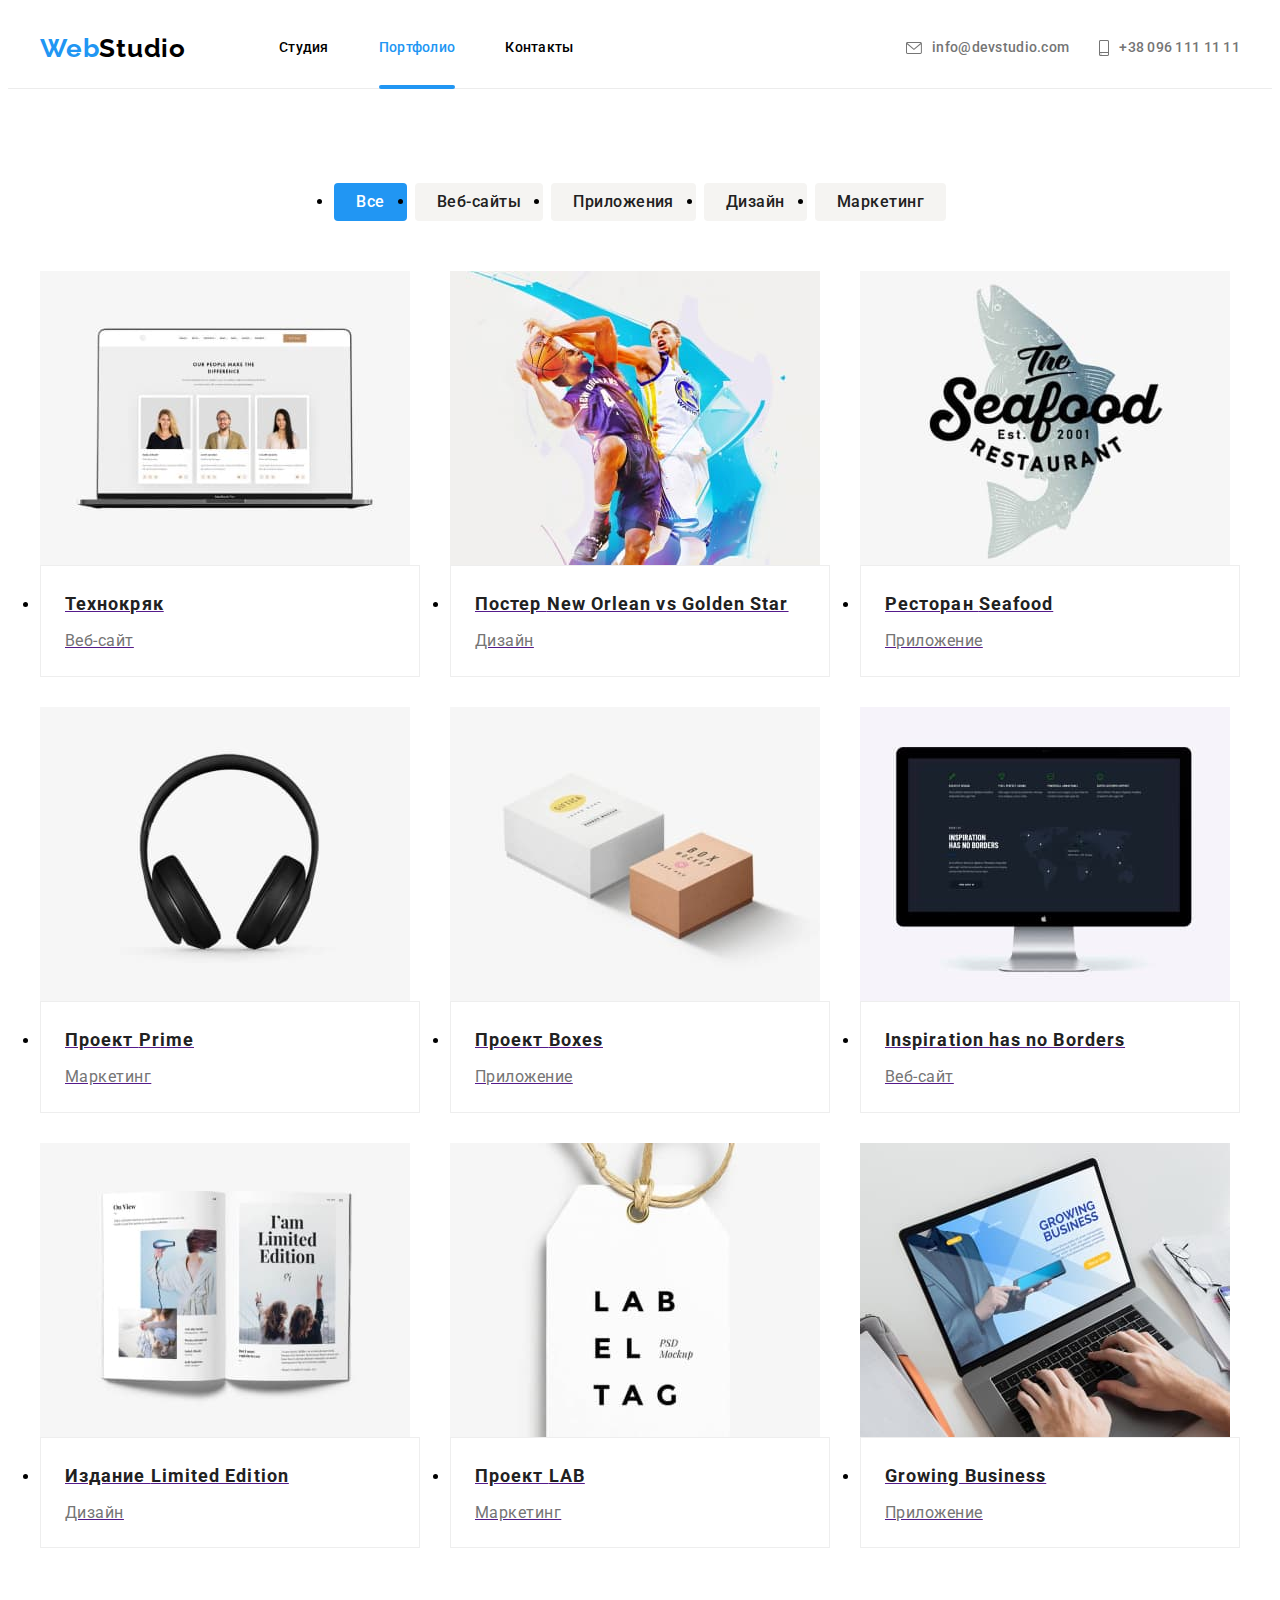
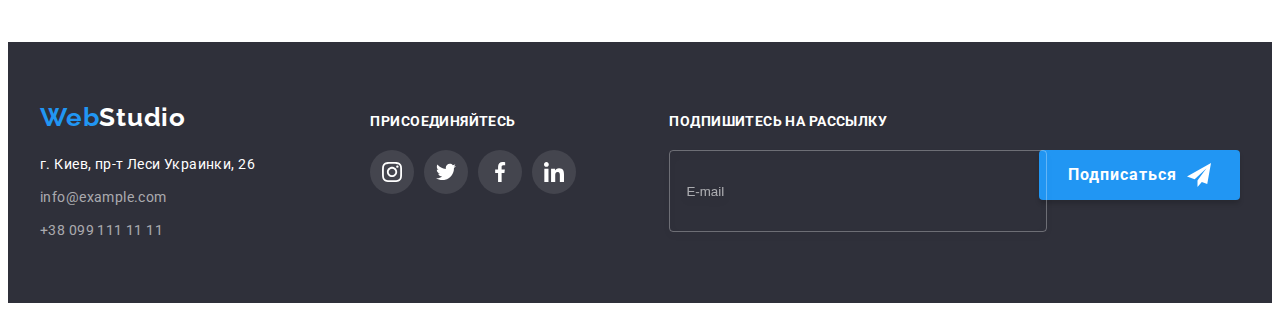
==== portfolio.html @ b8760e1c "Add HW7 files" ====
<!DOCTYPE html>
<html lang="ru">
  <head>
    <meta charset="UTF-8" />
    <meta http-equiv="X-UA-Compatible" content="IE=edge" />
    <meta name="viewport" content="width=device-width, initial-scale=1.0" />
    <link
      href="https://fonts.googleapis.com/css2?family=Raleway:wght@700&family=Roboto:wght@400;500;700;900&display=swap"
      rel="stylesheet"
    />
    <link
      rel="stylesheet"
      href="https://cdnjs.cloudflare.com/ajax/libs/modern-normalize/1.1.0/modern-normalize.min.css"
      integrity="sha512-wpPYUAdjBVSE4KJnH1VR1HeZfpl1ub8YT/NKx4PuQ5NmX2tKuGu6U/JRp5y+Y8XG2tV+wKQpNHVUX03MfMFn9Q=="
      crossorigin="anonymous"
      referrerpolicy="no-referrer"
    />
    <!-- <link rel="stylesheet" href="./css/styles.css" /> -->
    <link rel="stylesheet" href="./css/main.css" />
    <title>Портфолио</title>
  </head>
  <body>
    <!-- Шапка сайта -->
    <header class="header">
      <div class="container nav">
        <nav class="header-nav nav">
          <a href="./index.html" class="logo link"
            >Web<span class="logo__text logo__text--dark">Studio</span></a
          >
          <ul class="site-nav header-nav__site-nav list">
            <li class="site-nav__item">
              <a href="./index.html" class="site-nav__link link">Студия</a>
            </li>
            <li class="site-nav__item">
              <a
                href="./portfolio.html"
                class="site-nav__link site-nav__link--current link"
                >Портфолио</a
              >
            </li>
            <li class="site-nav__item">
              <a href="" class="site-nav__link link">Контакты</a>
            </li>
          </ul>
        </nav>
        <ul class="contacts header-nav__contacts list">
          <li class="contacts__item">
            <a href="mailto:info@devstudio.com" class="contacts__link link">
              <svg class="contacts__icon" width="16" height="12">
                <use href="./images/symbol-defs.svg#icon-envelope"></use>
              </svg>
              info@devstudio.com
            </a>
          </li>
          <li class="contacts__item">
            <a href="tel:+380961111111" class="contacts__link link">
              <svg class="contacts__icon" width="10" height="16">
                <use href="./images/symbol-defs.svg#icon-smartphone"></use>
              </svg>
              +38 096 111 11 11
            </a>
          </li>
        </ul>
      </div>
    </header>
    <!-- Основная часть сайта -->
    <main>
      <section class="portfolio section">
        <div class="container">
          <h1 class="portfolio__title--visually-hidden">Портфолио</h1>
          <ul class="filter-list portfolio__filter-list list">
            <li class="filter-list__item">
              <button type="button" class="filter-list__btn btn-current">
                Все
              </button>
            </li>
            <li class="filter-list__item">
              <button type="button" class="filter-list__btn">
                Веб-сайты
              </button>
            </li>
            <li class="filter-list__item">
              <button type="button" class="filter-list__btn">
                Приложения
              </button>
            </li>
            <li class="filter-list__item">
              <button type="button" class="filter-list__btn">Дизайн</button>
            </li>
            <li class="portfolio-btn-item">
              <button type="button" class="filter-list__btn">
                Маркетинг
              </button>
            </li>
          </ul>
          <ul class="portfolio-list portfolio__portfolio-list list">
            <li class="portfolio-list__item">
              <a href="" class="portfolio-list__link link">
                <div class="portfolio-overlay">
                  <img
                    src="./images/project1.jpg"
                    alt="Веб-сайт Технокряк"
                    width="370"
                    height="294"
                    class="portfolio-overlay__image"
                  />
                  <p class="portfolio-overlay__text">
                    Ресурс предлагает комплексные предложения с разным уровнем
                    функционала и сервисов. Все это позволит посетителю получить
                    исчерпывающие сведения о компании или частном лице.
                  </p>
                </div>
                <div class="portfolio-meta">
                  <h2 class="portfolio-meta__title">Технокряк</h2>
                  <p class="portfolio-meta__text">Веб-сайт</p>
                </div>
              </a>
            </li>
            <li class="portfolio-list__item">
              <a href="" class="portfolio-list__link link">
                <div class="portfolio-overlay">
                  <img
                    src="./images/project2.jpg"
                    alt="Постер Новый Орлеан"
                    width="370"
                    height="294"
                    class="portfolio-overlay__image"
                  />
                  <p class="portfolio-overlay__text">
                    Ресурс предлагает комплексные предложения с разным уровнем
                    функционала и сервисов. Все это позволит посетителю получить
                    исчерпывающие сведения о компании или частном лице.
                  </p>
                </div>
                <div class="portfolio-meta">
                  <h2 class="portfolio-meta__title">
                    Постер <span lang="en">New Orlean vs Golden Star</span>
                  </h2>
                  <p class="portfolio-meta__text">Дизайн</p>
                </div>
              </a>
            </li>
            <li class="portfolio-list__item">
              <a href="" class="portfolio-list__link link">
                <div class="portfolio-overlay">
                  <img
                    src="./images/project3.jpg"
                    alt="Приложение Ресторана Сифуд"
                    width="370"
                    height="294"
                    class="portfolio-overlay__image"
                  />
                  <p class="portfolio-overlay__text">
                    Ресурс предлагает комплексные предложения с разным уровнем
                    функционала и сервисов. Все это позволит посетителю получить
                    исчерпывающие сведения о компании или частном лице.
                  </p>
                </div>

                <div class="portfolio-meta">
                  <h2 class="portfolio-meta__title">
                    Ресторан <span lang="en">Seafood</span>
                  </h2>
                  <p class="portfolio-meta__text">Приложение</p>
                </div>
              </a>
            </li>
            <li class="portfolio-list__item">
              <a href="" class="portfolio-list__link link">
                <div class="portfolio-overlay">
                  <img
                    src="./images/project4.jpg"
                    alt="Маркетинг Проект Прайм"
                    width="370"
                    height="294"
                    class="portfolio-overlay__image"
                  />
                  <p class="portfolio-overlay__text">
                    Ресурс предлагает комплексные предложения с разным уровнем
                    функционала и сервисов. Все это позволит посетителю получить
                    исчерпывающие сведения о компании или частном лице.
                  </p>
                </div>
                <div class="portfolio-meta">
                  <h2 class="portfolio-meta__title">
                    Проект <span lang="en">Prime</span>
                  </h2>
                  <p class="portfolio-meta__text">Маркетинг</p>
                </div>
              </a>
            </li>
            <li class="portfolio-list__item">
              <a href="" class="portfolio-list__link link">
                <div class="portfolio-overlay">
                  <img
                    src="./images/project5.jpg"
                    alt="Приложение Боксес"
                    width="370"
                    height="294"
                    class="portfolio-overlay__mage"
                  />
                  <p class="portfolio-overlay__text">
                    Ресурс предлагает комплексные предложения с разным уровнем
                    функционала и сервисов. Все это позволит посетителю получить
                    исчерпывающие сведения о компании или частном лице.
                  </p>
                </div>
                <div class="portfolio-meta">
                  <h2 class="portfolio-meta__title">
                    Проект <span lang="en">Boxes</span>
                  </h2>
                  <p class="portfolio-meta__text">Приложение</p>
                </div>
              </a>
            </li>
            <li class="portfolio-list__item">
              <a href="" class="portfolio-list__link link">
                <div class="portfolio-overlay">
                  <img
                    src="./images/project6.jpg"
                    alt="Веб-сайт Инспирейшен хэс но Бордерс"
                    width="370"
                    height="294"
                    class="portfolio-overlay__image"
                  />
                  <p class="portfolio-overlay__text">
                    Ресурс предлагает комплексные предложения с разным уровнем
                    функционала и сервисов. Все это позволит посетителю получить
                    исчерпывающие сведения о компании или частном лице.
                  </p>
                </div>
                <div class="portfolio-meta">
                  <h2 lang="en" class="portfolio-meta__title">
                    Inspiration has no Borders
                  </h2>
                  <p class="portfolio-meta__text">Веб-сайт</p>
                </div>
              </a>
            </li>
            <li class="portfolio-list__item">
              <a href="" class="portfolio-list__link link">
                <div class="portfolio-overlay">
                  <img
                    src="./images/project7.jpg"
                    alt="Журнал Лимитед Идишен"
                    width="370"
                    height="294"
                    class="portfolio-overlay__image"
                  />
                  <p class="portfolio-overlay__text">
                    Ресурс предлагает комплексные предложения с разным уровнем
                    функционала и сервисов. Все это позволит посетителю получить
                    исчерпывающие сведения о компании или частном лице.
                  </p>
                </div>
                <div class="portfolio-meta">
                  <h2 class="portfolio-meta__title">
                    Издание <span lang="en">Limited Edition</span>
                  </h2>
                  <p class="portfolio-meta__text">Дизайн</p>
                </div>
              </a>
            </li>
            <li class="portfolio-list__item">
              <a href="" class="portfolio-list__link link">
                <div class="portfolio-overlay">
                  <img
                    src="./images/project8.jpg"
                    alt="Маркетинг проект Лаб"
                    width="370"
                    height="294"
                    class="portfolio-overlay__image"
                  />
                  <p class="portfolio-overlay__text">
                    Ресурс предлагает комплексные предложения с разным уровнем
                    функционала и сервисов. Все это позволит посетителю получить
                    исчерпывающие сведения о компании или частном лице.
                  </p>
                </div>
                <div class="portfolio-meta">
                  <h2 class="portfolio-meta__title">
                    Проект <span lang="en">LAB</span>
                  </h2>
                  <p class="portfolio-meta__text">Маркетинг</p>
                </div>
              </a>
            </li>
            <li class="portfolio-list__item">
              <a href="" class="portfolio-list__link link">
                <div class="portfolio-overlay">
                  <img
                    src="./images/project9.jpg"
                    alt="Приложение Гроуинг Бизнес"
                    width="370"
                    height="294"
                    class="portfolio-overlay__image"
                  />
                  <p class="portfolio-overlay__text">
                    Ресурс предлагает комплексные предложения с разным уровнем
                    функционала и сервисов. Все это позволит посетителю получить
                    исчерпывающие сведения о компании или частном лице.
                  </p>
                </div>
                <div class="portfolio-meta">
                  <h2 lang="en" class="portfolio-meta__title">
                    Growing Business
                  </h2>
                  <p class="portfolio-meta__text">Приложение</p>
                </div>
              </a>
            </li>
          </ul>
        </div>
      </section>
    </main>
    <!-- Подвал сайта -->
    <!-- Подвал сайта -->
    <footer class="footer">
      <div class="container blocks">
        <div class="footer-contacts footer__footer-contacts">
          <a href="./index.html" class="logo footer-contacts__logo link"
            >Web<span class="logo-text logo-text--light">Studio</span></a
          >
          <address class="footer-address">
            <ul class="address-list list">
              <li class="address-list__item">
                <a
                  href="https://goo.gl/maps/TXbuBhdWPS78tGni8"
                  target="_blank"
                  rel="noreferrer noopener"
                  class="address-list__link address-list__link--white link"
                >
                  г. Киев, пр-т Леси Украинки, 26
                </a>
              </li>
              <li class="address-list__item">
                <a
                  href="mailto:info@example.com"
                  class="address-list__link address-list__link--grey link"
                  >info@example.com</a
                >
              </li>
              <li class="address-list__item">
                <a
                  href="tel:+380991111111"
                  class="address-list__link address-list__link--grey link"
                  >+38 099 111 11 11</a
                >
              </li>
            </ul>
          </address>
        </div>
        <div class="footer-social footer__footer-social">
          <h2 class="footer-social__title">Присоединяйтесь</h2>
          <ul class="soc-list list">
            <li class="soc-list__item">
              <a
                href="Instagram.com"
                target="_blank"
                rel="noreferrer noopener"
                class="soc-list__link link"
              >
                <svg class="soc-list__icon" width="20" height="20">
                  <use
                    href="./images/symbol-defs.svg#icon-instagram"
                  ></use></svg
              ></a>
            </li>
            <li class="soc-list__item">
              <a
                href="Twitter.com"
                target="_blank"
                rel="noreferrer noopener"
                class="soc-list__link"
              >
                <svg class="soc-list__icon" width="20" height="20">
                  <use href="./images/symbol-defs.svg#icon-twitter"></use></svg
              ></a>
            </li>
            <li class="soc-list__item">
              <a
                href="Facebook.com"
                target="_blank"
                rel="noreferrer noopener"
                class="soc-list__link"
              >
                <svg class="soc-list__icon" width="20" height="20">
                  <use href="./images/symbol-defs.svg#icon-facebook"></use></svg
              ></a>
            </li>
            <li class="soc-list__item">
              <a
                href="Linkedin.com"
                target="_blank"
                rel="noreferrer noopener"
                class="soc-list__link"
              >
                <svg class="soc-list__icon" width="20" height="20">
                  <use href="./images/symbol-defs.svg#icon-linkedin"></use>
                </svg>
              </a>
            </li>
          </ul>
        </div>
        <div class="follow">
          <p class="follow__text">Подпишитесь на рассылку</p>
          <form class="form follow__form">
            <div class="form__field">
              <label for="follow" class="form__label"></label>
              <input
                type="email"
                name="email"
                id="follow"
                placeholder="E-mail"
                class="form__input"
                minlength="5"
                required
              />
            </div>
            <button type="submit" class="follow-btn form__follow-btn">
              Подписаться
              <svg class="follow-btn__icon" width="24" height="24">
                <use href="./images/symbol-defs.svg#icon-btn-follow"></use>
              </svg>
            </button>
          </form>
        </div>
      </div>
    </footer>
  </body>
</html>
---- css/styles.css ----
/* Утилиты */

/* Header */

/* Hero */

/* Features */

/* About */

/* Team */

/* Clients */

/* Footer */

/* Portfolio Page */

/* Modal window */
---- css/main.css ----
:root {
  --main-title-color: #212121;
  --accent-color: #2196f3;
  --logo-header-color: #000000;
  --main-text-color: #757575;
  --hero-title-color: #ffffff;
  --hero-section-bgc: #2f303a;
  --team-section-bgc: #f5f4fa;
  --footer-bgc: #2f303a;
  --logo-footer-color: #ffffff;
  --team-card-bg-color: #ffffff;
  --team-soc-icon-color: #afb1b8;
  --transition-duration: 250ms;
  --transition-timing: cubic-bezier(0.4, 0, 0.2, 1);
}

.visually-hidden {
  position: absolute;
  width: 1px;
  height: 1px;
  margin: -1px;
  border: 0;
  padding: 0;
  white-space: nowrap;
  clip-path: inset(100%);
  clip: rect(0 0 0 0);
  overflow: hidden;
}

address {
  font-style: normal;
}

h1,
h2,
h3,
h4,
h5,
h6,
p {
  margin: 0;
}

ul,
ol {
  margin: 0;
  padding-left: 0;
}

img {
  display: block;
}

body {
  font-family: Roboto, sans-serif;
  color: var(--main-color-title);
}

.container {
  width: 1200px;
  padding-left: 15px;
  padding-right: 15px;
  margin: 0 auto;
}

.section {
  padding-top: 94px;
  padding-bottom: 94px;
}

.section--no-padding-top {
  padding-top: 0;
}

.section--another-background {
  background-color: var(--team-section-bgc);
}

.section__title {
  margin-bottom: 50px;
  font-size: 36px;
  line-height: 1.17;
  text-align: center;
  letter-spacing: 0.03em;
  color: var(--main-title-color);
}

.section__title--visually-hidden {
  position: absolute;
  width: 1px;
  height: 1px;
  margin: -1px;
  border: 0;
  padding: 0;
  white-space: nowrap;
  clip-path: inset(100%);
  clip: rect(0 0 0 0);
  overflow: hidden;
}

.backdrop {
  position: fixed;
  top: 0;
  left: 0;
  width: 100%;
  height: 100%;
  background-color: rgba(0, 0, 0, 0.2);
  transition: opacity var(--transition-duration) var(--transition-duration), visibility var(--transition-duration) var(--transition-timing);
}
.backdrop.is-hidden {
  opacity: 0;
  pointer-events: none;
  visibility: hidden;
}
.backdrop.is-hidden .modal {
  transform: scale(0.2) rotate(-100deg);
}

.modal {
  position: absolute;
  top: 50%;
  left: 50%;
  transition: transform var(--transition-duration) var(--transition-timing);
  transform: translate(-50%, -50%) scale(1) rotate(0);
  min-height: 581px;
  width: 528px;
  background-color: #ffffff;
  box-shadow: 0px 1px 3px rgba(0, 0, 0, 0.12), 0px 1px 1px rgba(0, 0, 0, 0.14), 0px 2px 1px rgba(0, 0, 0, 0.2);
  border-radius: 4px;
  padding: 40px;
}

.btn-close {
  cursor: pointer;
  display: flex;
  justify-content: center;
  align-items: center;
  width: 30px;
  height: 30px;
  position: absolute;
  right: 8px;
  top: 8px;
  background-color: #ffffff;
  border: 1px solid rgba(0, 0, 0, 0.1);
  border-radius: 50%;
  fill: #000000;
  transition: fill var(--transition-duration) var(--transition-timing);
}
.btn-close:hover, .btn-close:focus {
  fill: var(--accent-color);
}

.modal__title {
  text-align: center;
  margin-bottom: 12px;
  font-weight: 700;
  font-size: 20px;
  line-height: 1.15;
  text-align: center;
  letter-spacing: 0.03em;
  color: var(--main-title-color);
}

.modal-form__list {
  list-style: none;
  margin-bottom: 20px;
}

.modal-form__item {
  display: flex;
  flex-direction: column;
}
.modal-form__item:not(:last-child) {
  margin-bottom: 10px;
}

.modal-form__label {
  margin-bottom: 4px;
  font-size: 12px;
  line-height: 1.167;
  letter-spacing: 0.01em;
  color: var(--main-text-color);
}

.input-wrap {
  position: relative;
}

.input-wrap__input {
  height: 40px;
  width: 100%;
  border: 1px solid rgba(33, 33, 33, 0.2);
  border-radius: 4px;
  outline: none;
  padding-left: 42px;
  cursor: pointer;
  fill: var(--main-title-color);
  transition: border-color var(--transition-duration) var(--transition-timing);
}
.input-wrap__input:hover, .input-wrap__input:focus {
  border-color: var(--accent-color);
}

.modal-form__textarea {
  width: 448px;
  min-height: 120px;
  resize: none;
  border: 1px solid rgba(33, 33, 33, 0.2);
  border-radius: 4px;
  padding: 12px 16px;
  outline: none;
  cursor: pointer;
  transition: border-color var(--transition-duration) var(--transition-timing);
  fill: var(--main-title-color);
}
.modal-form__textarea:hover, .modal-form__textarea:focus {
  border-color: var(--accent-color);
}
.modal-form__textarea::placeholder {
  font-size: 12px;
  line-height: 1.67;
  letter-spacing: 0.01em;
  color: rgba(117, 117, 117, 0.5);
}

.input-wrap__icon {
  fill: var(--main-title-color);
  position: absolute;
  top: 50%;
  left: 12px;
  transform: translateY(-50%);
}
.input-wrap__input + .input-wrap__icon {
  transition: fill var(--transition-duration) var(--transition-timing);
}
.input-wrap__input:hover + .input-wrap__icon {
  fill: var(--accent-color);
}
.input-wrap__input:focus + .input-wrap__icon {
  fill: var(--accent-color);
}

.agreement-form {
  margin-bottom: 30px;
  display: flex;
  align-items: center;
  justify-content: center;
  margin-left: auto;
  margin-right: auto;
}

.agreement-form__label {
  display: flex;
  align-items: center;
  font-size: 14px;
  line-height: 24px;
  letter-spacing: 0.03em;
  color: var(--main-text-color);
}
.agreement-form__label span {
  display: flex;
  align-items: center;
  justify-content: center;
  width: 16px;
  height: 15px;
  border: 2px solid var(--main-title-color);
  border-radius: 3px;
  margin-right: 9px;
}
.agreement-form__input + .agreement-form__label span {
  transition: border-color var(--transition-duration) var(--transition-timing);
}
.agreement-form__input:checked + .agreement-form__label span {
  background-color: var(--accent-color);
  border: none;
}
.agreement-form__input:hover + .agreement-form__label span {
  border-color: var(--accent-color);
}
.agreement-form__input:focus + .agreement-form__label span {
  border-color: var(--accent-color);
}

.agreement-form__icon {
  fill: transparent;
}
.agreement-form__input:checked + .agreement-form__label .agreement-form__icon {
  fill: var(--hero-title-color);
}

.modal-form__btn {
  cursor: pointer;
  display: flex;
  align-items: center;
  min-width: 200px;
  border: none;
  border-radius: 4px;
  padding: 10px 55px 10px 56px;
  margin-left: auto;
  margin-right: auto;
  font-weight: 700;
  font-size: 16px;
  line-height: 1.875;
  letter-spacing: 0.06em;
  color: var(--hero-title-color);
  background-color: var(--accent-color);
  transition: box-shadow var(--transition-duration) var(--transition-timing);
}
.modal-form__btn:hover, .modal-form__btn:focus {
  box-shadow: 0px 4px 4px rgba(0, 0, 0, 0.15);
}

.agreement-form__link {
  color: var(--accent-color);
}

.header {
  border-bottom: 1px solid #ececec;
}

.nav {
  display: flex;
  align-items: center;
}

.header__container {
  display: flex;
  align-items: center;
}

.header-nav {
  display: flex;
  align-items: center;
}

.logo {
  text-decoration: none;
  color: var(--accent-color);
  font-family: Raleway, sans-serif;
  font-weight: 700;
  font-size: 26px;
  line-height: 1.19;
  letter-spacing: 0.03em;
}

.logo__text--dark {
  color: var(--logo-header-color);
}

.site-nav {
  display: flex;
  list-style: none;
}

.header-nav__site-nav {
  margin-left: 93px;
}

.site-nav__item:not(:last-child) {
  margin-right: 50px;
}

.site-nav__link {
  text-decoration: none;
  display: block;
  padding-bottom: 32px;
  padding-top: 32px;
  font-weight: 500;
  font-size: 14px;
  line-height: 1.14;
  letter-spacing: 0.02em;
  color: var(--main-color-title);
  position: relative;
  transition: color var(--transition-duration) var(--transition-timing);
}
.site-nav__link:hover, .site-nav__link:focus {
  color: var(--accent-color);
}
.site-nav__link--current {
  color: var(--accent-color);
  position: relative;
}
.site-nav__link--current::after {
  content: "";
  display: block;
  width: 100%;
  height: 4px;
  position: absolute;
  left: 0;
  bottom: -1px;
  background-color: var(--accent-color);
  border-radius: 2px;
}

.contacts {
  display: flex;
  list-style: none;
}

.header-nav__contacts {
  margin-left: auto;
}

.contacts__item:not(:last-child) {
  margin-right: 30px;
}

.contacts__link {
  text-decoration: none;
  display: inline-flex;
  align-items: center;
  justify-content: center;
  padding-bottom: 32px;
  padding-top: 32px;
  color: var(--main-text-color);
  font-weight: 500;
  font-size: 14px;
  line-height: 1.14;
  letter-spacing: 0.02em;
  transition: color var(--transition-duration) var(--transition-timing);
}
.contacts__link:hover, .contacts__link:focus {
  color: var(--accent-color);
}

.contacts__icon {
  margin-right: 10px;
  fill: currentColor;
}

.hero {
  padding-top: 200px;
  padding-bottom: 200px;
  text-align: center;
  background-color: var(--hero-section-bgc);
  background-image: linear-gradient(to right, rgba(47, 48, 58, 0.4), rgba(47, 48, 58, 0.4)), url(../images/hero.jpg);
  max-width: 1600px;
  background-repeat: no-repeat;
  background-position: center;
  background-size: cover;
}

.hero__title {
  margin-bottom: 30px;
  font-weight: 900;
  font-size: 44px;
  line-height: 1.36;
  letter-spacing: 0.06em;
  text-transform: uppercase;
  color: var(--hero-title-color);
}

.hero__btn {
  cursor: pointer;
  display: inline-block;
  border: 1px solid transparent;
  border-radius: 4px;
  padding: 10px 32px;
  min-width: 200px;
  font-family: inherit;
  font-weight: 700;
  font-size: 16px;
  line-height: 1.875;
  letter-spacing: 0.06em;
  color: var(--hero-title-color);
  background-color: var(--accent-color);
  transition: background-color var(--transition-duration) var(--transition-timing), color var(--transition-duration) var(--transition-timing);
}
.hero__btn:hover, .hero__btn:focus {
  color: var(--hero-title-color);
  background-color: #248be0;
}

.features-list {
  display: flex;
  flex-wrap: wrap;
}

.features-list__item {
  width: 270px;
}
.features-list__item:not(:last-child) {
  margin-right: 30px;
}

.features-list__meta {
  margin-bottom: 30px;
  display: flex;
  justify-content: center;
  align-items: center;
  width: 270px;
  height: 120px;
  background: var(--team-section-bgc);
  border-radius: 4px;
}

.features-list__title {
  font-size: 14px;
  line-height: 1.14;
  letter-spacing: 0.03em;
  text-transform: uppercase;
  color: var(--main-title-color);
  margin-bottom: 10px;
}

.features-list__text {
  font-size: 14px;
  line-height: 1.71;
  letter-spacing: 0.03em;
  color: var(--main-text-color);
}

.about {
  display: flex;
  list-style: none;
}

.about__item {
  width: calc((100% - 60px) / 3);
  margin-right: 30px;
  position: relative;
  overflow: hidden;
}
.about__item:nth-child(3n) {
  margin-right: 0;
}

.about__overlay-text {
  position: absolute;
  display: flex;
  align-items: center;
  justify-content: center;
  bottom: 0;
  height: 70px;
  width: 100%;
  font-weight: 700;
  font-size: 14px;
  line-height: 1.14;
  letter-spacing: 0.03em;
  text-transform: uppercase;
  color: var(--hero-title-color);
  background-color: rgba(47, 48, 58, 0.8);
}

.team {
  display: flex;
  flex-wrap: wrap;
  list-style: none;
}

.team__item {
  width: calc((100% - 90px) / 4);
  margin-right: 30px;
  box-shadow: 0px 1px 3px rgba(0, 0, 0, 0.12), 0px 1px 1px rgba(0, 0, 0, 0.14), 0px 2px 1px rgba(0, 0, 0, 0.2);
  border-radius: 0px 0px 4px 4px;
}
.team__item:nth-child(4n) {
  margin-right: 0;
}

.team__image {
  display: block;
  max-width: 100%;
}

.team__team-box {
  margin: 0;
  padding: 30px;
}

.team-box {
  text-align: center;
  background-color: var(--team-card-bg-color);
}

.team-box__title {
  margin-bottom: 10px;
  font-weight: 500;
  font-size: 16px;
  line-height: 1.19;
  text-align: center;
  letter-spacing: 0.03em;
  color: var(--main-title-color);
}

.team-box__text {
  margin-bottom: 16px;
  font-size: 16px;
  line-height: 1.19;
  text-align: center;
  letter-spacing: 0.03em;
  color: var(--main-text-color);
}

.social {
  display: flex;
  justify-content: center;
  list-style: none;
}

.social__item:not(:last-child) {
  margin-right: 10px;
}

.social__link {
  display: flex;
  justify-content: center;
  align-items: center;
  width: 44px;
  height: 44px;
  border-radius: 50%;
  align-items: center;
  fill: var(--team-soc-icon-color);
  transition: background-color var(--transition-duration) var(--transition-timing), fill var(--transition-duration) var(--transition-timing);
}
.social__link:hover, .social__link:focus {
  background-color: var(--accent-color);
  fill: var(--hero-title-color);
}

.clients {
  display: flex;
  justify-content: center;
  list-style: none;
}
.clients__item:not(:last-child) {
  margin-right: 30px;
}

.clients__link {
  display: flex;
  justify-content: center;
  align-items: center;
  width: 170px;
  height: 92px;
  border: 1px solid #afb1b8;
  border-radius: 4px;
  fill: var(--team-soc-icon-color);
  transition: border var(--transition-duration) var(--transition-timing), fill var(--transition-duration) var(--transition-timing);
}
.clients__link:hover, .clients__link:focus {
  border: 1px solid var(--accent-color);
  fill: var(--accent-color);
}

.footer {
  background-color: var(--footer-bgc);
  padding-top: 60px;
  padding-bottom: 60px;
}

.footer-contacts {
  flex-grow: 1;
}

.footer-contacts__logo {
  display: block;
  margin-bottom: 20px;
}

.logo-text--light {
  color: var(--logo-footer-color);
}

.blocks {
  display: flex;
  align-items: baseline;
}

.footer__footer-contacts {
  margin-right: 70px;
}

.address-list {
  list-style: none;
}

.address-list__item:not(:last-child) {
  margin-bottom: 9px;
}

.address-list__link {
  text-decoration: none;
  font-size: 14px;
  line-height: 1.71;
  letter-spacing: 0.03em;
  transition: color var(--transition-duration) var(--transition-timing);
}
.address-list__link:hover, .address-list__link:focus {
  color: var(--accent-color);
}
.address-list__link--white {
  color: var(--hero-title-color);
}
.address-list__link--grey {
  color: rgba(255, 255, 255, 0.6);
}

.footer__footer-social {
  margin-right: 93px;
}

.footer-social__title {
  margin-bottom: 20px;
  font-size: 14px;
  line-height: 1.14;
  letter-spacing: 0.03em;
  text-transform: uppercase;
  color: var(--hero-title-color);
}

.soc-list {
  display: flex;
  justify-content: center;
  list-style: none;
}

.soc-list__item:not(:last-child) {
  margin-right: 10px;
}

.soc-list__link {
  text-decoration: none;
  display: flex;
  justify-content: center;
  align-items: center;
  width: 44px;
  height: 44px;
  border-radius: 50%;
  background-color: rgba(255, 255, 255, 0.1);
  align-items: center;
  fill: var(--hero-title-color);
  transition: background-color var(--transition-duration) var(--transition-timing);
}
.soc-list__link:hover, .soc-list__link:focus {
  background-color: var(--accent-color);
}

.form {
  display: flex;
}

.follow__text {
  margin-bottom: 20px;
  font-weight: 700;
  font-size: 14px;
  line-height: 1.14;
  letter-spacing: 0.03em;
  text-transform: uppercase;
  color: var(--hero-title-color);
}

.form__field {
  display: block;
  width: 358px;
  height: 50px;
  margin-right: 12px;
}

.form__input {
  width: 100%;
  height: 100%;
  padding-top: 15px;
  padding-bottom: 15px;
  padding-left: 16px;
  background-color: transparent;
  font-weight: 400;
  color: rgba(255, 255, 255, 0.6);
  border: 1px solid rgba(255, 255, 255, 0.3);
  filter: drop-shadow(0px 4px 4px rgba(0, 0, 0, 0.15));
  border-radius: 4px;
  outline: none;
  cursor: pointer;
}
.form__input::placeholder {
  color: rgba(255, 255, 255, 0.6);
}

.follow-btn {
  cursor: pointer;
  display: flex;
  text-align: center;
  align-items: center;
  min-width: 200px;
  border: none;
  border-radius: 4px;
  padding: 10px 29px;
  margin-left: auto;
  margin-right: auto;
  font-family: inherit;
  font-weight: 700;
  font-size: 16px;
  line-height: 1.875;
  letter-spacing: 0.06em;
  color: var(--hero-title-color);
  background-color: var(--accent-color);
  box-shadow: 0px 4px 4px rgba(0, 0, 0, 0.15);
  fill: var(--hero-title-color);
  transition: background-color var(--transition-duration) var(--transition-timing), color var(--transition-duration) var(--transition-timing);
}

.follow-btn__icon {
  margin-left: 10px;
}

.portfolio__title--visually-hidden {
  position: absolute;
  width: 1px;
  height: 1px;
  margin: -1px;
  border: 0;
  padding: 0;
  white-space: nowrap;
  clip-path: inset(100%);
  clip: rect(0 0 0 0);
  overflow: hidden;
}

.portfolio__filter-list {
  display: flex;
  justify-content: center;
  margin-bottom: 50px;
}

.portfolio-list {
  display: flex;
  flex-wrap: wrap;
}

.portfolio-list__item {
  width: calc((100% - 60px) / 3);
  margin-right: 30px;
  margin-bottom: 30px;
}
.portfolio-list__item:nth-child(3n) {
  margin-right: 0;
}
.portfolio-list__item:nth-last-child(-n+3) {
  margin-bottom: 0;
}

.filter-list__item {
  border-radius: 4px;
}
.filter-list__item:not(:last-child) {
  margin-right: 8px;
}

.filter-list__btn {
  cursor: pointer;
  display: inline-block;
  border: none;
  padding: 6px 22px;
  min-width: 73px;
  border-radius: 4px;
  font-family: inherit;
  font-weight: 500;
  font-size: 16px;
  line-height: 1.63;
  text-align: center;
  letter-spacing: 0.03em;
  color: #212121;
  background-color: #f5f4f2;
  transition: color var(--transition-duration) var(--transition-timing), background-color var(--transition-duration) var(--transition-timing), box-shadow var(--transition-duration) var(--transition-timing);
}
.filter-list__btn:hover, .filter-list__btn:focus {
  color: var(--hero-title-color);
  background-color: var(--accent-color);
  box-shadow: 0px 3px 1px rgba(0, 0, 0, 0.1), 0px 1px 2px rgba(0, 0, 0, 0.08), 0px 2px 2px rgba(0, 0, 0, 0.12);
}

.btn-current {
  color: var(--hero-title-color);
  background-color: var(--accent-color);
}

.portfolio-meta {
  padding: 20px 24px;
  border: 1px solid #eeeeee;
}

.portfolio-meta__title {
  margin-bottom: 4px;
  font-size: 18px;
  line-height: 2;
  letter-spacing: 0.06em;
  color: var(--main-title-color);
}

.portfolio-meta__text {
  font-size: 16px;
  line-height: 1.86;
  letter-spacing: 0.03em;
  color: var(--main-text-color);
}

.portfolio-list__link {
  display: flow-root;
  transition: box-shadow var(--transition-duration) var(--transition-timing);
}
.portfolio-list__link:hover, .portfolio-list__link:focus {
  box-shadow: 0px 1px 1px rgba(0, 0, 0, 0.12), 0px 4px 4px rgba(0, 0, 0, 0.06), 1px 4px 6px rgba(0, 0, 0, 0.16);
}

.portfolio-overlay {
  position: relative;
  overflow: hidden;
}

.portfolio-overlay__text {
  position: absolute;
  top: 0;
  background: rgba(33, 150, 243, 0.9);
  font-size: 18px;
  line-height: 1.56;
  letter-spacing: 0.03em;
  color: var(--hero-title-color);
  padding: 63px 24px;
  height: 100%;
  transform: translateY(100%);
  transition: transform var(--transition-duration) var(--transition-timing);
}
.portfolio-list__link:hover .portfolio-overlay__text, .portfolio-list__link:focus .portfolio-overlay__text {
  transform: translateY(0%);
}/*# sourceMappingURL=main.css.map */
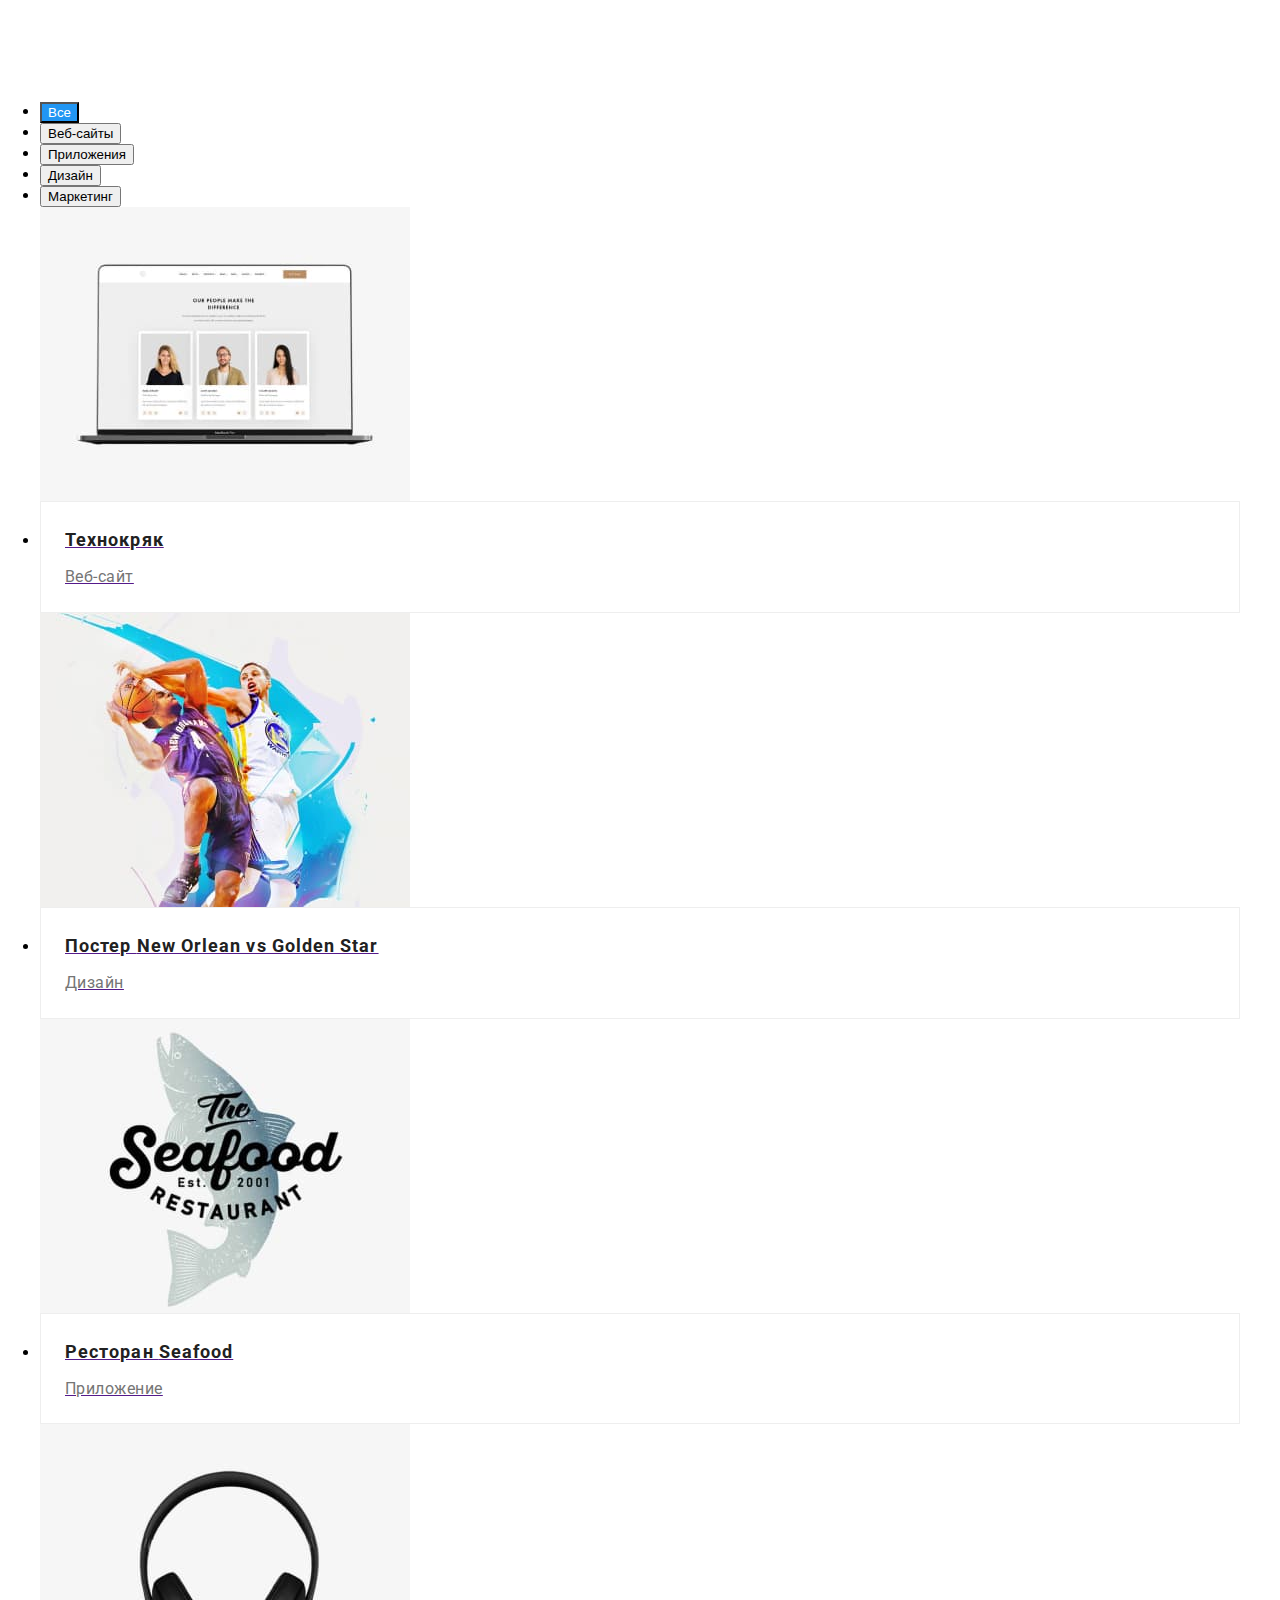
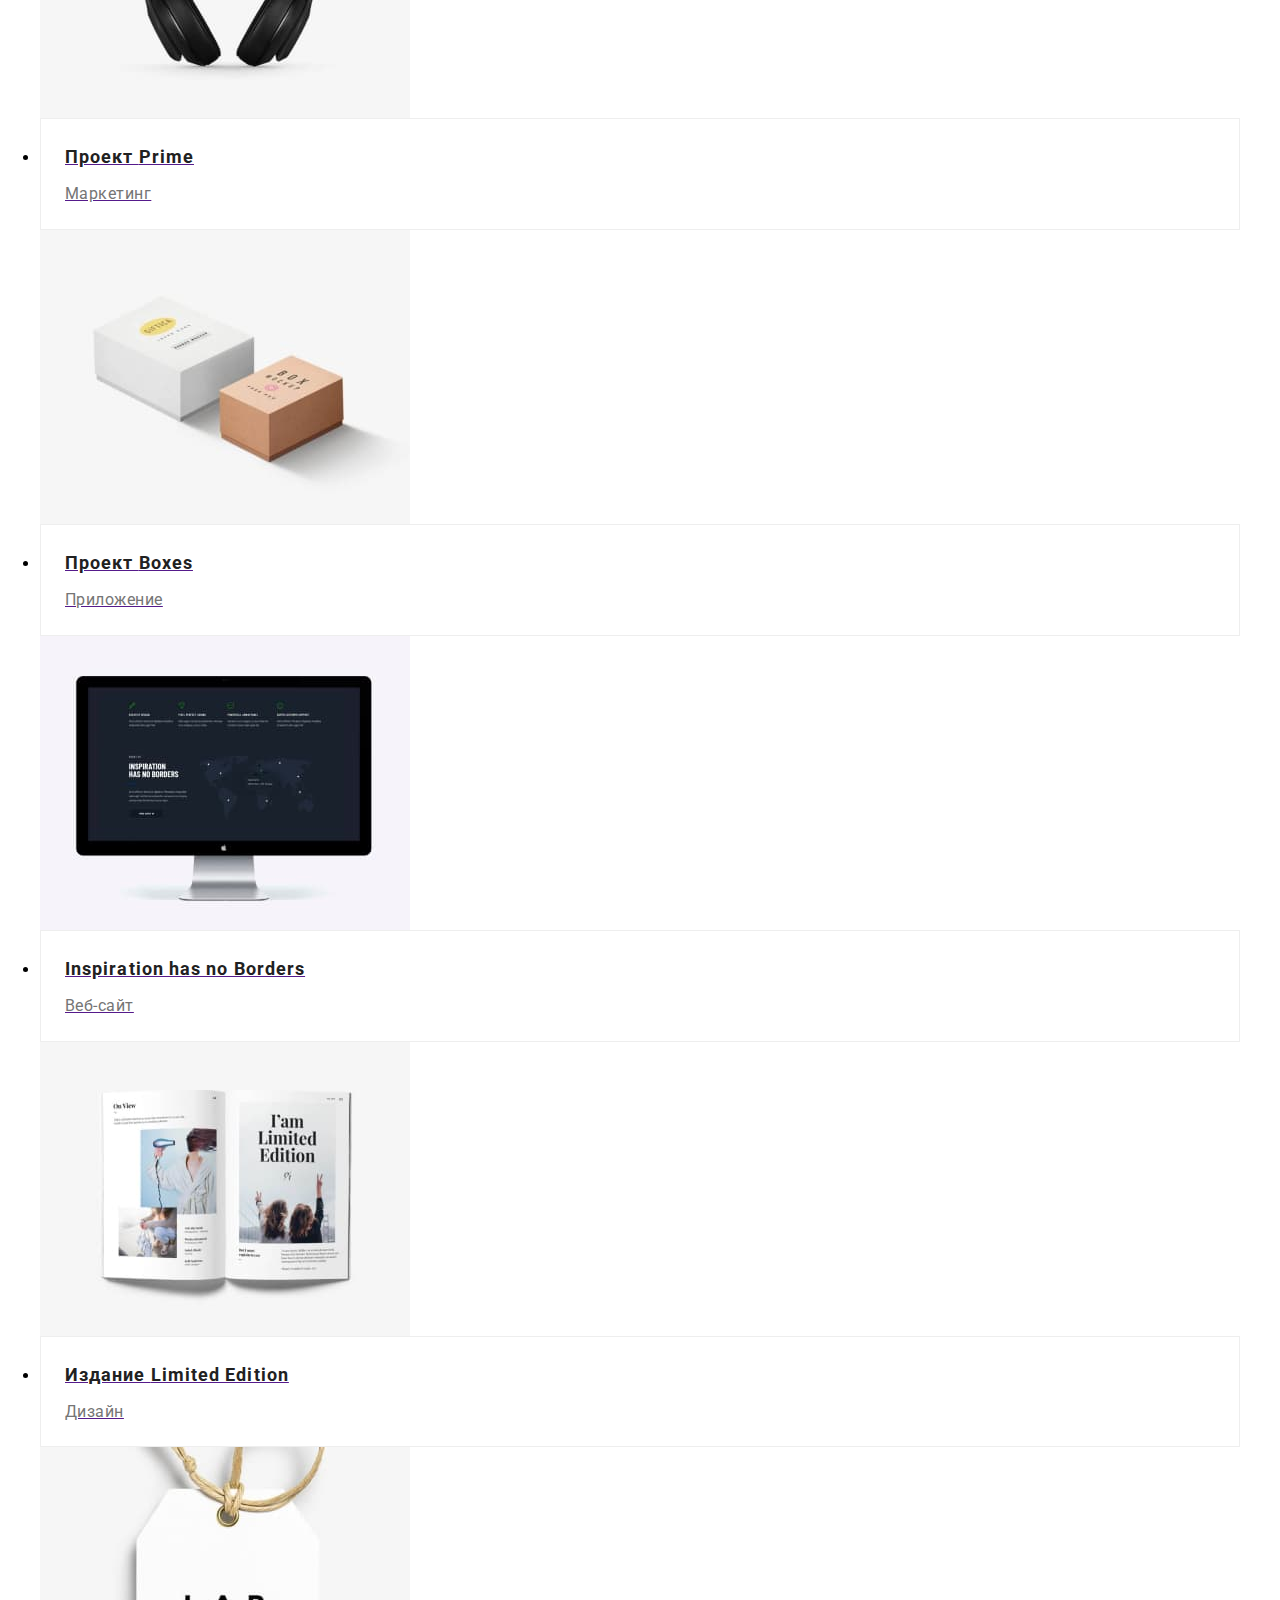
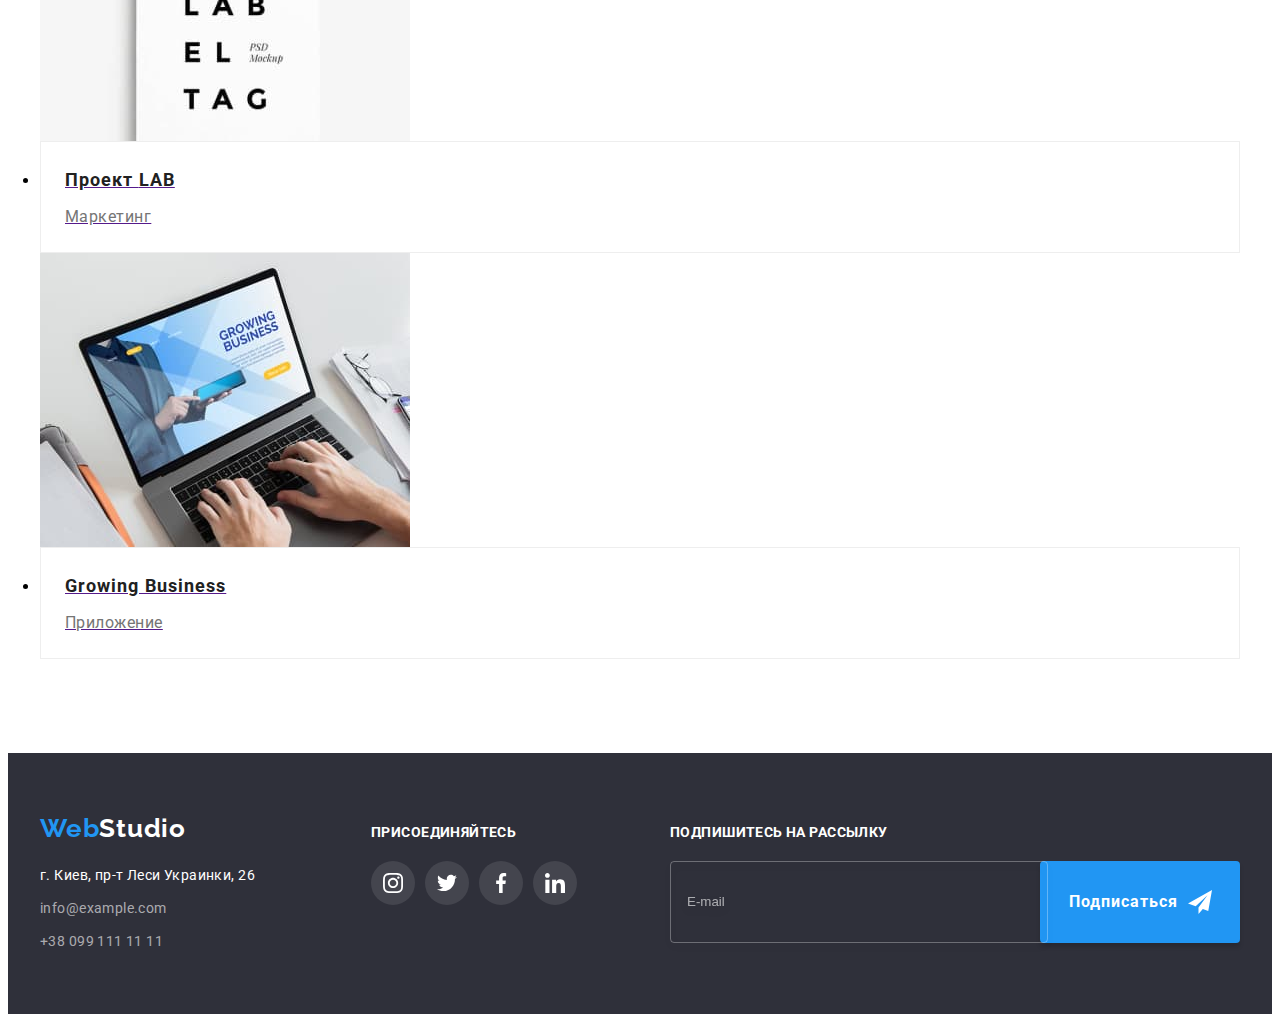
==== commit 7445fce7: "Mobile-menu" ====
--- a/portfolio.html
+++ b/portfolio.html
@@ -15,13 +15,12 @@
       crossorigin="anonymous"
       referrerpolicy="no-referrer"
     />
-    <!-- <link rel="stylesheet" href="./css/styles.css" /> -->
     <link rel="stylesheet" href="./css/main.css" />
     <title>Портфолио</title>
   </head>
   <body>
     <!-- Шапка сайта -->
-    <header class="header">
+    <!-- <header class="header">
       <div class="container nav">
         <nav class="header-nav nav">
           <a href="./index.html" class="logo link"
@@ -62,40 +61,34 @@
           </li>
         </ul>
       </div>
-    </header>
+    </header> -->
     <!-- Основная часть сайта -->
     <main>
-      <section class="portfolio section">
+      <section class="section">
         <div class="container">
-          <h1 class="portfolio__title--visually-hidden">Портфолио</h1>
-          <ul class="filter-list portfolio__filter-list list">
-            <li class="filter-list__item">
-              <button type="button" class="filter-list__btn btn-current">
-                Все
-              </button>
-            </li>
-            <li class="filter-list__item">
-              <button type="button" class="filter-list__btn">
-                Веб-сайты
-              </button>
-            </li>
-            <li class="filter-list__item">
-              <button type="button" class="filter-list__btn">
-                Приложения
-              </button>
-            </li>
-            <li class="filter-list__item">
-              <button type="button" class="filter-list__btn">Дизайн</button>
-            </li>
-            <li class="portfolio-btn-item">
-              <button type="button" class="filter-list__btn">
-                Маркетинг
-              </button>
+          <h1 class="portfolio__title portfolio__title--visually-hidden">
+            Портфолио
+          </h1>
+          <ul class="filter portfolio__filter">
+            <li class="filter__item">
+              <button type="button" class="filter__btn btn-current">Все</button>
+            </li>
+            <li class="filter__item">
+              <button type="button" class="filter__btn">Веб-сайты</button>
+            </li>
+            <li class="filter__item">
+              <button type="button" class="filter__btn">Приложения</button>
+            </li>
+            <li class="filter__item">
+              <button type="button" class="filter__btn">Дизайн</button>
+            </li>
+            <li class="filter__item">
+              <button type="button" class="filter__btn">Маркетинг</button>
             </li>
           </ul>
-          <ul class="portfolio-list portfolio__portfolio-list list">
-            <li class="portfolio-list__item">
-              <a href="" class="portfolio-list__link link">
+          <ul class="portfolio">
+            <li class="portfolio__item">
+              <a href="" class="portfolio__link">
                 <div class="portfolio-overlay">
                   <img
                     src="./images/project1.jpg"
@@ -116,8 +109,8 @@
                 </div>
               </a>
             </li>
-            <li class="portfolio-list__item">
-              <a href="" class="portfolio-list__link link">
+            <li class="portfolio__item">
+              <a href="" class="portfolio__link">
                 <div class="portfolio-overlay">
                   <img
                     src="./images/project2.jpg"
@@ -140,8 +133,8 @@
                 </div>
               </a>
             </li>
-            <li class="portfolio-list__item">
-              <a href="" class="portfolio-list__link link">
+            <li class="portfolio__item">
+              <a href="" class="portfolio__link">
                 <div class="portfolio-overlay">
                   <img
                     src="./images/project3.jpg"
@@ -165,8 +158,8 @@
                 </div>
               </a>
             </li>
-            <li class="portfolio-list__item">
-              <a href="" class="portfolio-list__link link">
+            <li class="portfolio__item">
+              <a href="" class="portfolio__link">
                 <div class="portfolio-overlay">
                   <img
                     src="./images/project4.jpg"
@@ -189,8 +182,8 @@
                 </div>
               </a>
             </li>
-            <li class="portfolio-list__item">
-              <a href="" class="portfolio-list__link link">
+            <li class="portfolio__item">
+              <a href="" class="portfolio__link">
                 <div class="portfolio-overlay">
                   <img
                     src="./images/project5.jpg"
@@ -213,8 +206,8 @@
                 </div>
               </a>
             </li>
-            <li class="portfolio-list__item">
-              <a href="" class="portfolio-list__link link">
+            <li class="portfolio__item">
+              <a href="" class="portfolio__link">
                 <div class="portfolio-overlay">
                   <img
                     src="./images/project6.jpg"
@@ -237,8 +230,8 @@
                 </div>
               </a>
             </li>
-            <li class="portfolio-list__item">
-              <a href="" class="portfolio-list__link link">
+            <li class="portfolio__item">
+              <a href="" class="portfolio__link">
                 <div class="portfolio-overlay">
                   <img
                     src="./images/project7.jpg"
@@ -261,8 +254,8 @@
                 </div>
               </a>
             </li>
-            <li class="portfolio-list__item">
-              <a href="" class="portfolio-list__link link">
+            <li class="portfolio__item">
+              <a href="" class="portfolio__link">
                 <div class="portfolio-overlay">
                   <img
                     src="./images/project8.jpg"
@@ -285,8 +278,8 @@
                 </div>
               </a>
             </li>
-            <li class="portfolio-list__item">
-              <a href="" class="portfolio-list__link link">
+            <li class="portfolio__item">
+              <a href="" class="portfolio__link">
                 <div class="portfolio-overlay">
                   <img
                     src="./images/project9.jpg"
--- a/css/main.css
+++ b/css/main.css
@@ -57,32 +57,68 @@
 }
 
 .container {
-  width: 1200px;
   padding-left: 15px;
   padding-right: 15px;
-  margin: 0 auto;
+}
+@media screen and (min-width: 480px) {
+  .container {
+    width: 480px;
+    margin: 0 auto;
+  }
+}
+@media screen and (min-width: 768px) {
+  .container {
+    width: 768px;
+  }
+}
+@media screen and (min-width: 1200px) {
+  .container {
+    width: 1200px;
+  }
 }
 
 .section {
-  padding-top: 94px;
-  padding-bottom: 94px;
+  padding-top: 60px;
+  padding-bottom: 60px;
+}
+@media screen and (min-width: 1200px) {
+  .section {
+    padding-top: 94px;
+    padding-bottom: 94px;
+  }
 }
 
 .section--no-padding-top {
   padding-top: 0;
 }
 
+.section--is-hidden {
+  display: none;
+}
+@media screen and (min-width: 1200px) {
+  .section--is-hidden {
+    display: block;
+  }
+}
+
 .section--another-background {
   background-color: var(--team-section-bgc);
 }
 
 .section__title {
-  margin-bottom: 50px;
-  font-size: 36px;
-  line-height: 1.17;
+  margin-bottom: 30px;
+  font-size: 28px;
+  line-height: 1.18;
   text-align: center;
   letter-spacing: 0.03em;
   color: var(--main-title-color);
+}
+@media screen and (min-width: 1200px) {
+  .section__title {
+    margin-bottom: 50px;
+    font-size: 36px;
+    line-height: 1.17;
+  }
 }
 
 .section__title--visually-hidden {
@@ -98,6 +134,30 @@
   overflow: hidden;
 }
 
+.logo {
+  text-decoration: none;
+  color: var(--accent-color);
+  font-family: Raleway, sans-serif;
+  font-weight: 700;
+  font-size: 24px;
+  line-height: 1.17;
+  letter-spacing: 0.03em;
+}
+@media screen and (min-width: 1200px) {
+  .logo {
+    font-size: 26px;
+    line-height: 1.19;
+  }
+}
+
+.logo__text--dark {
+  color: var(--logo-header-color);
+}
+
+.logo-text--light {
+  color: var(--logo-footer-color);
+}
+
 .backdrop {
   position: fixed;
   top: 0;
@@ -117,17 +177,23 @@
 }
 
 .modal {
+  width: 450px;
+  min-height: 609px;
   position: absolute;
   top: 50%;
   left: 50%;
   transition: transform var(--transition-duration) var(--transition-timing);
   transform: translate(-50%, -50%) scale(1) rotate(0);
-  min-height: 581px;
-  width: 528px;
   background-color: #ffffff;
   box-shadow: 0px 1px 3px rgba(0, 0, 0, 0.12), 0px 1px 1px rgba(0, 0, 0, 0.14), 0px 2px 1px rgba(0, 0, 0, 0.2);
   border-radius: 4px;
   padding: 40px;
+}
+@media screen and (min-width: 1200px) {
+  .modal {
+    min-height: 581px;
+    width: 528px;
+  }
 }
 
 .btn-close {
@@ -151,14 +217,20 @@
 }
 
 .modal__title {
+  margin-bottom: 12px;
   text-align: center;
-  margin-bottom: 12px;
   font-weight: 700;
   font-size: 20px;
-  line-height: 1.15;
+  line-height: 1.5;
   text-align: center;
   letter-spacing: 0.03em;
   color: var(--main-title-color);
+}
+@media screen and (min-width: 1200px) {
+  .modal__title {
+    font-size: 20px;
+    line-height: 1.15;
+  }
 }
 
 .modal-form__list {
@@ -177,7 +249,7 @@
 .modal-form__label {
   margin-bottom: 4px;
   font-size: 12px;
-  line-height: 1.167;
+  line-height: 1.17;
   letter-spacing: 0.01em;
   color: var(--main-text-color);
 }
@@ -202,7 +274,7 @@
 }
 
 .modal-form__textarea {
-  width: 448px;
+  width: 370px;
   min-height: 120px;
   resize: none;
   border: 1px solid rgba(33, 33, 33, 0.2);
@@ -213,14 +285,25 @@
   transition: border-color var(--transition-duration) var(--transition-timing);
   fill: var(--main-title-color);
 }
+@media screen and (min-width: 1200px) {
+  .modal-form__textarea {
+    width: 448px;
+  }
+}
 .modal-form__textarea:hover, .modal-form__textarea:focus {
   border-color: var(--accent-color);
 }
 .modal-form__textarea::placeholder {
-  font-size: 12px;
-  line-height: 1.67;
+  font-size: 14px;
+  line-height: 1.14;
   letter-spacing: 0.01em;
   color: rgba(117, 117, 117, 0.5);
+}
+@media screen and (min-width: 1200px) {
+  .modal-form__textarea::placeholder {
+    font-size: 12px;
+    line-height: 1.17;
+  }
 }
 
 .input-wrap__icon {
@@ -241,21 +324,34 @@
 }
 
 .agreement-form {
-  margin-bottom: 30px;
-  display: flex;
-  align-items: center;
-  justify-content: center;
+  margin-bottom: 31px;
   margin-left: auto;
   margin-right: auto;
+  display: flex;
+  align-items: center;
+  justify-content: center;
+}
+@media screen and (min-width: 1200px) {
+  .agreement-form {
+    margin-bottom: 30px;
+    font-size: 12px;
+    line-height: 1.17;
+  }
 }
 
 .agreement-form__label {
   display: flex;
   align-items: center;
-  font-size: 14px;
-  line-height: 24px;
+  font-size: 12px;
+  line-height: 1.17;
   letter-spacing: 0.03em;
   color: var(--main-text-color);
+}
+@media screen and (min-width: 1200px) {
+  .agreement-form__label {
+    font-size: 14px;
+    line-height: 1.71;
+  }
 }
 .agreement-form__label span {
   display: flex;
@@ -333,20 +429,6 @@
   align-items: center;
 }
 
-.logo {
-  text-decoration: none;
-  color: var(--accent-color);
-  font-family: Raleway, sans-serif;
-  font-weight: 700;
-  font-size: 26px;
-  line-height: 1.19;
-  letter-spacing: 0.03em;
-}
-
-.logo__text--dark {
-  color: var(--logo-header-color);
-}
-
 .site-nav {
   display: flex;
   list-style: none;
@@ -429,25 +511,57 @@
 }
 
 .hero {
-  padding-top: 200px;
-  padding-bottom: 200px;
+  padding-top: 118px;
+  padding-bottom: 118px;
   text-align: center;
   background-color: var(--hero-section-bgc);
-  background-image: linear-gradient(to right, rgba(47, 48, 58, 0.4), rgba(47, 48, 58, 0.4)), url(../images/hero.jpg);
-  max-width: 1600px;
+  background-image: linear-gradient(to right, rgba(47, 48, 58, 0.4), rgba(47, 48, 58, 0.4)), url(../images/hero/hero-bg-mob.jpg);
   background-repeat: no-repeat;
   background-position: center;
   background-size: cover;
 }
+@media (min-device-pixel-ratio: 2), (min-resolution: 192dpi), (min-resolution: 2dppx) {
+  .hero {
+    background-image: linear-gradient(to right, rgba(47, 48, 58, 0.4), rgba(47, 48, 58, 0.4)), url(../images/hero/hero-bg-mob-2x.jpg);
+  }
+}
+@media screen and (min-width: 768px) {
+  .hero {
+    background-image: linear-gradient(to right, rgba(47, 48, 58, 0.4), rgba(47, 48, 58, 0.4)), url(../images/hero/hero-bg-tab.jpg);
+  }
+}
+@media screen and (min-width: 768px) and (min-device-pixel-ratio: 2), screen and (min-width: 768px) and (min-resolution: 192dpi), screen and (min-width: 768px) and (min-resolution: 2dppx) {
+  .hero {
+    background-image: linear-gradient(to right, rgba(47, 48, 58, 0.4), rgba(47, 48, 58, 0.4)), url(../images/hero/hero-bg-tab-2x.jpg);
+  }
+}
+@media screen and (min-width: 1200px) {
+  .hero {
+    padding-top: 200px;
+    padding-bottom: 200px;
+    background-image: linear-gradient(to right, rgba(47, 48, 58, 0.4), rgba(47, 48, 58, 0.4)), url(../images/hero/hero-bg-desk.jpg);
+  }
+}
+@media screen and (min-width: 1200px) and (min-device-pixel-ratio: 2), screen and (min-width: 1200px) and (min-resolution: 192dpi), screen and (min-width: 1200px) and (min-resolution: 2dppx) {
+  .hero {
+    background-image: linear-gradient(to right, rgba(47, 48, 58, 0.4), rgba(47, 48, 58, 0.4)), url(../images/hero/hero-bg-desk-2x.jpg);
+  }
+}
 
 .hero__title {
   margin-bottom: 30px;
   font-weight: 900;
-  font-size: 44px;
-  line-height: 1.36;
+  font-size: 26px;
+  line-height: 1.62;
   letter-spacing: 0.06em;
   text-transform: uppercase;
   color: var(--hero-title-color);
+}
+@media screen and (min-width: 1200px) {
+  .hero__title {
+    font-size: 44px;
+    line-height: 1.36;
+  }
 }
 
 .hero__btn {
@@ -460,7 +574,7 @@
   font-family: inherit;
   font-weight: 700;
   font-size: 16px;
-  line-height: 1.875;
+  line-height: 1.88;
   letter-spacing: 0.06em;
   color: var(--hero-title-color);
   background-color: var(--accent-color);
@@ -471,39 +585,59 @@
   background-color: #248be0;
 }
 
-.features-list {
-  display: flex;
-  flex-wrap: wrap;
-}
-
-.features-list__item {
-  width: 270px;
-}
-.features-list__item:not(:last-child) {
-  margin-right: 30px;
-}
-
-.features-list__meta {
+.features {
+  list-style: none;
+}
+@media screen and (min-width: 768px) {
+  .features {
+    display: flex;
+    flex-wrap: wrap;
+    margin: -15px;
+  }
+}
+
+@media screen and (max-width: 767px) {
+  .features__item:not(:last-child) {
+    margin-bottom: 30px;
+  }
+}
+@media screen and (min-width: 768px) {
+  .features__item {
+    margin: 15px;
+    flex-basis: calc((100% - 60px) / 2);
+  }
+}
+@media screen and (min-width: 1200px) {
+  .features__item {
+    flex-basis: calc((100% - 120px) / 4);
+  }
+}
+
+.features__meta {
   margin-bottom: 30px;
+  height: 120px;
   display: flex;
   justify-content: center;
   align-items: center;
-  width: 270px;
-  height: 120px;
   background: var(--team-section-bgc);
   border-radius: 4px;
 }
 
-.features-list__title {
+.features__title {
+  margin-bottom: 10px;
   font-size: 14px;
   line-height: 1.14;
   letter-spacing: 0.03em;
   text-transform: uppercase;
   color: var(--main-title-color);
-  margin-bottom: 10px;
-}
-
-.features-list__text {
+}
+@media screen and (max-width: 767px) {
+  .features__title {
+    text-align: center;
+  }
+}
+
+.features__text {
   font-size: 14px;
   line-height: 1.71;
   letter-spacing: 0.03em;
@@ -511,8 +645,8 @@
 }
 
 .about {
-  display: flex;
   list-style: none;
+  display: flex;
 }
 
 .about__item {
@@ -543,19 +677,35 @@
 }
 
 .team {
-  display: flex;
-  flex-wrap: wrap;
   list-style: none;
 }
+@media screen and (min-width: 768px) {
+  .team {
+    display: flex;
+    flex-wrap: wrap;
+    margin: -15px;
+  }
+}
 
 .team__item {
-  width: calc((100% - 90px) / 4);
-  margin-right: 30px;
   box-shadow: 0px 1px 3px rgba(0, 0, 0, 0.12), 0px 1px 1px rgba(0, 0, 0, 0.14), 0px 2px 1px rgba(0, 0, 0, 0.2);
   border-radius: 0px 0px 4px 4px;
 }
-.team__item:nth-child(4n) {
-  margin-right: 0;
+@media screen and (max-width: 767px) {
+  .team__item:not(:last-child) {
+    margin-bottom: 30px;
+  }
+}
+@media screen and (min-width: 768px) {
+  .team__item {
+    margin: 15px;
+    flex-basis: calc((100% - 60px) / 2);
+  }
+}
+@media screen and (min-width: 1200px) {
+  .team__item {
+    flex-basis: calc((100% - 120px) / 4);
+  }
 }
 
 .team__image {
@@ -619,20 +769,34 @@
 }
 
 .clients {
+  list-style: none;
+  display: flex;
+  flex-wrap: wrap;
+  margin: -15px;
+}
+
+.clients__item {
+  height: 92px;
+  margin: 15px;
+  flex-basis: calc((100% - 60px) / 2);
+}
+@media screen and (min-width: 768px) {
+  .clients__item {
+    flex-basis: calc((100% - 90px) / 3);
+  }
+}
+@media screen and (min-width: 1200px) {
+  .clients__item {
+    flex-basis: calc((100% - 180px) / 6);
+  }
+}
+
+.clients__link {
   display: flex;
   justify-content: center;
-  list-style: none;
-}
-.clients__item:not(:last-child) {
-  margin-right: 30px;
-}
-
-.clients__link {
-  display: flex;
-  justify-content: center;
-  align-items: center;
-  width: 170px;
-  height: 92px;
+  align-items: center;
+  width: 100%;
+  height: 100%;
   border: 1px solid #afb1b8;
   border-radius: 4px;
   fill: var(--team-soc-icon-color);
@@ -644,13 +808,19 @@
 }
 
 .footer {
-  background-color: var(--footer-bgc);
   padding-top: 60px;
   padding-bottom: 60px;
+  background-color: var(--footer-bgc);
 }
 
 .footer-contacts {
-  flex-grow: 1;
+  margin-bottom: 60px;
+}
+@media screen and (min-width: 1200px) {
+  .footer-contacts {
+    margin-bottom: 0px;
+    flex-grow: 1;
+  }
 }
 
 .footer-contacts__logo {
@@ -658,17 +828,30 @@
   margin-bottom: 20px;
 }
 
-.logo-text--light {
-  color: var(--logo-footer-color);
+@media screen and (min-width: 768px) {
+  .footer-wrap {
+    display: flex;
+    justify-content: space-around;
+    align-items: baseline;
+    flex-grow: 1;
+  }
 }
 
 .blocks {
-  display: flex;
-  align-items: baseline;
-}
-
-.footer__footer-contacts {
-  margin-right: 70px;
+  text-align: center;
+}
+@media screen and (min-width: 1200px) {
+  .blocks {
+    display: flex;
+    align-items: baseline;
+    text-align: start;
+  }
+}
+
+@media screen and (min-width: 1200px) {
+  .footer__footer-contacts {
+    margin-right: 70px;
+  }
 }
 
 .address-list {
@@ -676,7 +859,12 @@
 }
 
 .address-list__item:not(:last-child) {
-  margin-bottom: 9px;
+  margin-bottom: 8px;
+}
+@media screen and (min-width: 1200px) {
+  .address-list__item:not(:last-child) {
+    margin-bottom: 9px;
+  }
 }
 
 .address-list__link {
@@ -697,7 +885,13 @@
 }
 
 .footer__footer-social {
-  margin-right: 93px;
+  margin-bottom: 60px;
+}
+@media screen and (min-width: 1200px) {
+  .footer__footer-social {
+    margin-right: 93px;
+    margin-bottom: 0px;
+  }
 }
 
 .footer-social__title {
@@ -736,8 +930,10 @@
   background-color: var(--accent-color);
 }
 
-.form {
-  display: flex;
+@media screen and (min-width: 1200px) {
+  .form {
+    display: flex;
+  }
 }
 
 .follow__text {
@@ -751,15 +947,27 @@
 }
 
 .form__field {
+  margin-bottom: 20px;
   display: block;
-  width: 358px;
-  height: 50px;
-  margin-right: 12px;
+}
+@media screen and (min-width: 768px) {
+  .form__field {
+    margin-left: auto;
+    margin-right: auto;
+    width: 450px;
+  }
+}
+@media screen and (min-width: 1200px) {
+  .form__field {
+    width: 358px;
+    margin-right: 12px;
+    margin-bottom: 0px;
+  }
 }
 
 .form__input {
   width: 100%;
-  height: 100%;
+  height: 50px;
   padding-top: 15px;
   padding-bottom: 15px;
   padding-left: 16px;
@@ -784,7 +992,7 @@
   min-width: 200px;
   border: none;
   border-radius: 4px;
-  padding: 10px 29px;
+  padding: 10px 28px 10px 29px;
   margin-left: auto;
   margin-right: auto;
   font-family: inherit;
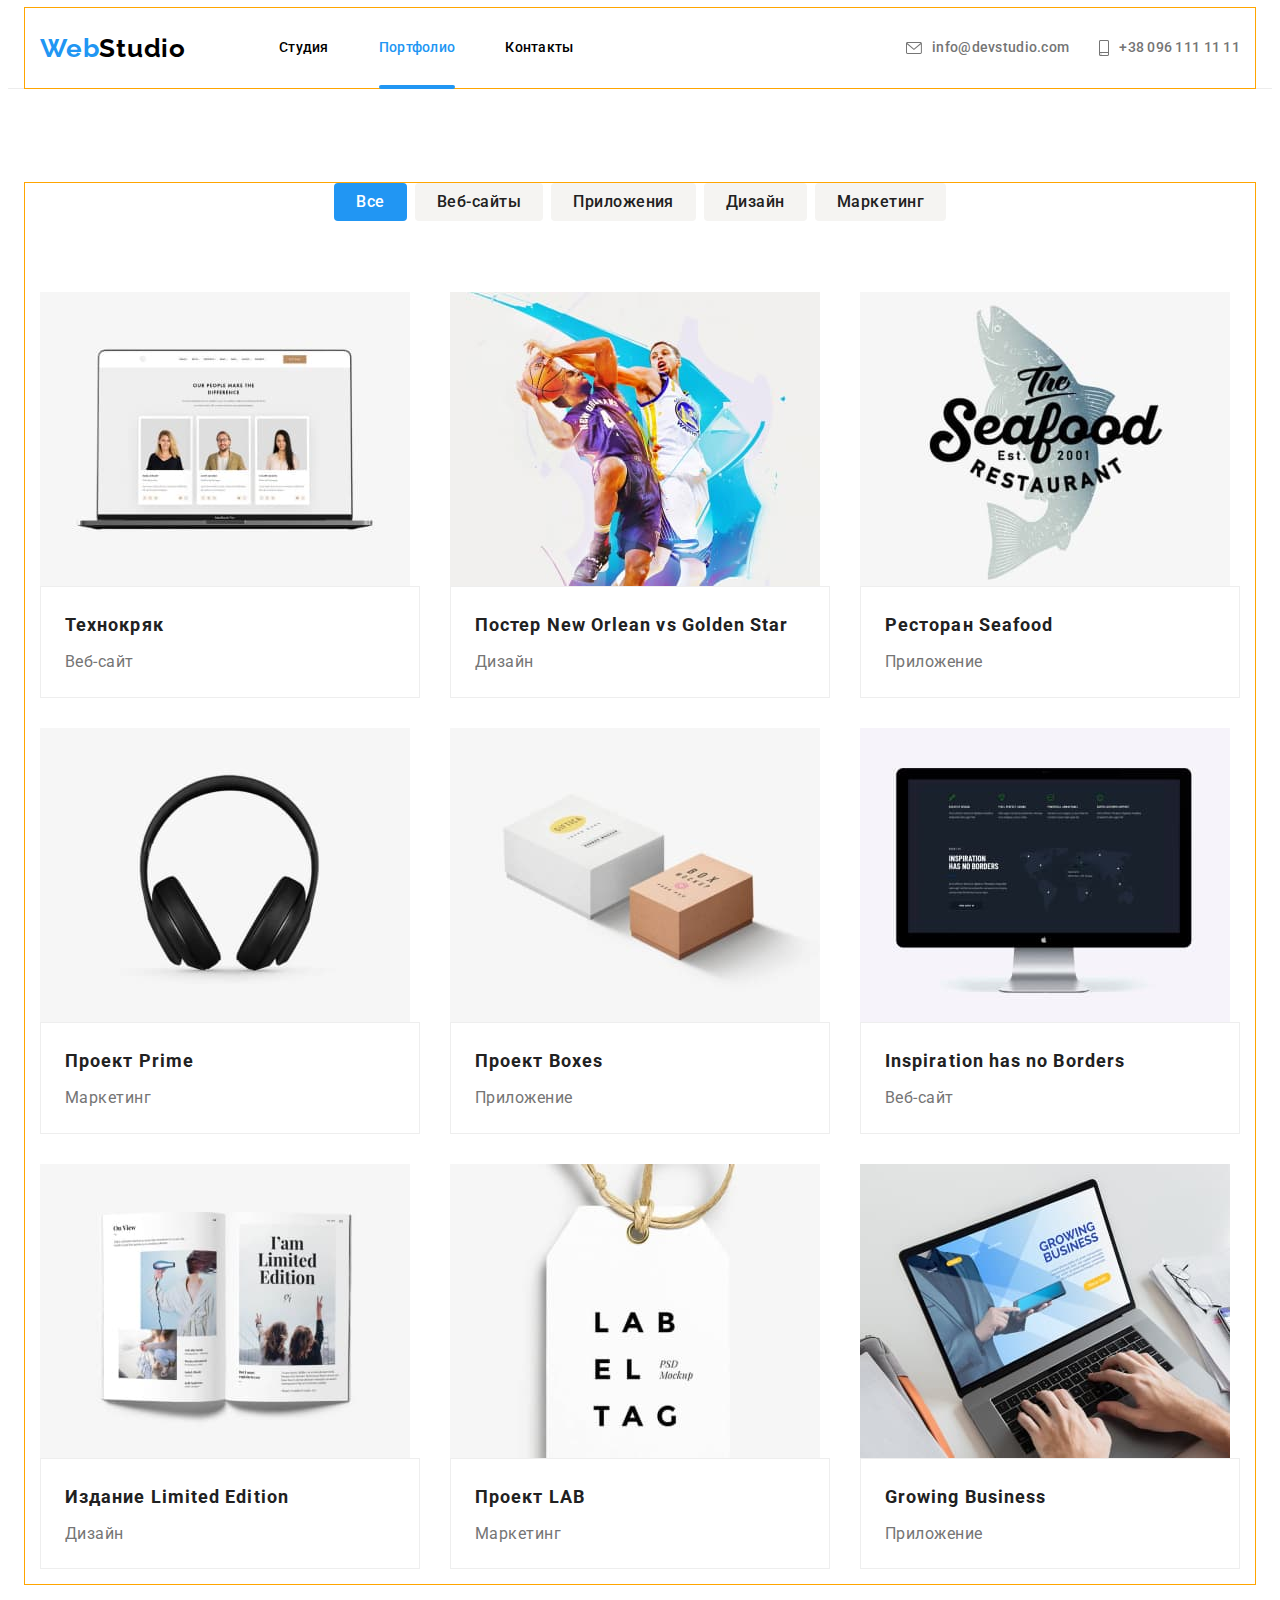
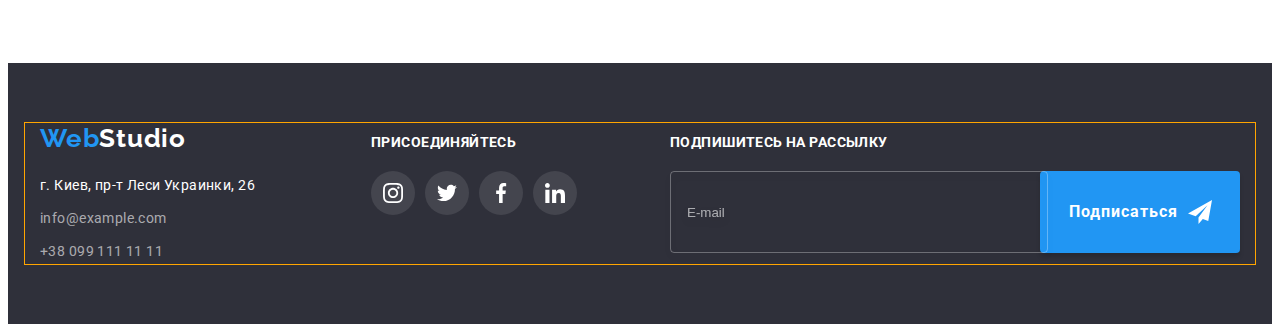
==== commit 5521ae98: "Портфолио" ====
--- a/portfolio.html
+++ b/portfolio.html
@@ -20,31 +20,32 @@
   </head>
   <body>
     <!-- Шапка сайта -->
-    <!-- <header class="header">
-      <div class="container nav">
-        <nav class="header-nav nav">
-          <a href="./index.html" class="logo link"
-            >Web<span class="logo__text logo__text--dark">Studio</span></a
-          >
-          <ul class="site-nav header-nav__site-nav list">
+    <header class="header">
+      <div class="container header__container">
+        <a href="./index.html" class="logo"
+          >Web<span class="logo__text logo__text--dark">Studio</span></a
+        >
+        <nav class="header-nav">
+          <ul class="site-nav header-nav__site-nav">
             <li class="site-nav__item">
-              <a href="./index.html" class="site-nav__link link">Студия</a>
+              <a href="./index.html" class="site-nav__link">Студия</a>
             </li>
             <li class="site-nav__item">
               <a
                 href="./portfolio.html"
-                class="site-nav__link site-nav__link--current link"
+                class="site-nav__link site-nav__link--current"
                 >Портфолио</a
               >
             </li>
             <li class="site-nav__item">
-              <a href="" class="site-nav__link link">Контакты</a>
+              <a href="" class="site-nav__link">Контакты</a>
             </li>
           </ul>
         </nav>
-        <ul class="contacts header-nav__contacts list">
+
+        <ul class="contacts header-nav__contacts">
           <li class="contacts__item">
-            <a href="mailto:info@devstudio.com" class="contacts__link link">
+            <a href="mailto:info@devstudio.com" class="contacts__link">
               <svg class="contacts__icon" width="16" height="12">
                 <use href="./images/symbol-defs.svg#icon-envelope"></use>
               </svg>
@@ -52,7 +53,10 @@
             </a>
           </li>
           <li class="contacts__item">
-            <a href="tel:+380961111111" class="contacts__link link">
+            <a
+              href="tel:+380961111111"
+              class="contacts__link contacts__link--current"
+            >
               <svg class="contacts__icon" width="10" height="16">
                 <use href="./images/symbol-defs.svg#icon-smartphone"></use>
               </svg>
@@ -60,8 +64,96 @@
             </a>
           </li>
         </ul>
+        <button type="button" class="menu-open-btn">
+          <svg class="menu-btn__icon" width="40" height="40">
+            <use href="./images/symbol-defs.svg#icon-menu"></use>
+          </svg>
+        </button>
+        <div class="mob-menu">
+          <div class="container mob-menu__container">
+            <button type="button" class="menu-close-btn">
+              <svg class="menu-close__icon" width="40" height="40">
+                <use href="./images/symbol-defs.svg#icon-close-menu"></use>
+              </svg>
+            </button>
+            <ul class="mob-nav">
+              <li class="mob-nav__item">
+                <a href="./index.html" class="mob-nav__link">Студия</a>
+              </li>
+              <li class="mob-nav__item">
+                <a
+                  href="./portfolio.html"
+                  class="mob-nav__link mob-nav__link--current"
+                  >Портфолио</a
+                >
+              </li>
+              <li class="mob-nav__item">
+                <a href="" class="mob-nav__link">Контакты</a>
+              </li>
+            </ul>
+            <div class="contacts-wrap">
+              <ul class="contacts-mob">
+                <li class="contacts-mob__item">
+                  <a
+                    href="mailto:info@devstudio.com"
+                    class="contacts-mob__link"
+                  >
+                    info@devstudio.com
+                  </a>
+                </li>
+                <li class="contacts-mob__item">
+                  <a
+                    href="tel:+380961111111"
+                    class="contacts-mob__link contacts-mob__link--current"
+                  >
+                    +38 096 111 11 11
+                  </a>
+                </li>
+              </ul>
+              <ul class="social-media">
+                <li class="social-media__item">
+                  <a
+                    class="social-media__link"
+                    href="Instagram.com"
+                    target="_blank"
+                    rel="noreferrer noopener"
+                    >Instagram</a
+                  >
+                </li>
+                <li class="social-media__item">
+                  <a
+                    class="social-media__link"
+                    href="Twitter.com"
+                    target="_blank"
+                    rel="noreferrer noopener"
+                    >Twitter</a
+                  >
+                </li>
+                <li class="social-media__item">
+                  <a
+                    class="social-media__link"
+                    href="Facebook.com"
+                    target="_blank"
+                    rel="noreferrer noopener"
+                    >Facebook</a
+                  >
+                </li>
+                <li class="social-media__item">
+                  <a
+                    class="social-media__link"
+                    href="Linkedln.com"
+                    target="_blank"
+                    rel="noreferrer noopener"
+                    >Linkedln</a
+                  >
+                </li>
+              </ul>
+            </div>
+          </div>
+        </div>
       </div>
-    </header> -->
+    </header>
+
     <!-- Основная часть сайта -->
     <main>
       <section class="section">
@@ -90,13 +182,35 @@
             <li class="portfolio__item">
               <a href="" class="portfolio__link">
                 <div class="portfolio-overlay">
-                  <img
-                    src="./images/project1.jpg"
-                    alt="Веб-сайт Технокряк"
-                    width="370"
-                    height="294"
-                    class="portfolio-overlay__image"
-                  />
+                  <picture>
+                    <source
+                      srcset="
+                        ./images/portfolio/project1-desk.jpg    1x,
+                        ./images/portfolio/project1-desk-2x.jpg 2x
+                      "
+                      media="(min-width:1200px)"
+                    />
+                    <source
+                      srcset="
+                        ./images/portfolio/project1-tab.jpg    1x,
+                        ./images/portfolio/project1-tab-2x.jpg 2x
+                      "
+                      media="(min-width:768px)"
+                    />
+                    <source
+                      srcset="
+                        ./images/portfolio/project1-mob.jpg    1x,
+                        ./images/portfolio/project1-mob-2x.jpg 2x
+                      "
+                      media="(max-width:767px)"
+                    />
+                    <img
+                      src="./images/portfolio/project1-desk.jpg"
+                      alt="Веб-сайт Технокряк"
+                      class="portfolio-overlay__image"
+                    />
+                  </picture>
+
                   <p class="portfolio-overlay__text">
                     Ресурс предлагает комплексные предложения с разным уровнем
                     функционала и сервисов. Все это позволит посетителю получить
@@ -112,13 +226,34 @@
             <li class="portfolio__item">
               <a href="" class="portfolio__link">
                 <div class="portfolio-overlay">
-                  <img
-                    src="./images/project2.jpg"
-                    alt="Постер Новый Орлеан"
-                    width="370"
-                    height="294"
-                    class="portfolio-overlay__image"
-                  />
+                  <picture>
+                    <source
+                      srcset="
+                        ./images/portfolio/project2-desk.jpg    1x,
+                        ./images/portfolio/project2-desk-2x.jpg 2x
+                      "
+                      media="(min-width:1200px)"
+                    />
+                    <source
+                      srcset="
+                        ./images/portfolio/project2-tab.jpg    1x,
+                        ./images/portfolio/project2-tab-2x.jpg 2x
+                      "
+                      media="(min-width:768px)"
+                    />
+                    <source
+                      srcset="
+                        ./images/portfolio/project2-mob.jpg    1x,
+                        ./images/portfolio/project2-mob-2x.jpg 2x
+                      "
+                      media="(max-width:767px)"
+                    />
+                    <img
+                      src="./images/portfolio/project2-desk.jpg"
+                      alt="Постер Новый Орлеан"
+                      class="portfolio-overlay__image"
+                    />
+                  </picture>
                   <p class="portfolio-overlay__text">
                     Ресурс предлагает комплексные предложения с разным уровнем
                     функционала и сервисов. Все это позволит посетителю получить
@@ -136,13 +271,34 @@
             <li class="portfolio__item">
               <a href="" class="portfolio__link">
                 <div class="portfolio-overlay">
-                  <img
-                    src="./images/project3.jpg"
-                    alt="Приложение Ресторана Сифуд"
-                    width="370"
-                    height="294"
-                    class="portfolio-overlay__image"
-                  />
+                  <picture>
+                    <source
+                      srcset="
+                        ./images/portfolio/project3-desk.jpg    1x,
+                        ./images/portfolio/project3-desk-2x.jpg 2x
+                      "
+                      media="(min-width:1200px)"
+                    />
+                    <source
+                      srcset="
+                        ./images/portfolio/project3-tab.jpg    1x,
+                        ./images/portfolio/project3-tab-2x.jpg 2x
+                      "
+                      media="(min-width:768px)"
+                    />
+                    <source
+                      srcset="
+                        ./images/portfolio/project3-mob.jpg    1x,
+                        ./images/portfolio/project3-mob-2x.jpg 2x
+                      "
+                      media="(max-width:767px)"
+                    />
+                    <img
+                      src="./images/portfolio/project3-desk.jpg"
+                      alt="Приложение Ресторана Сифуд"
+                      class="portfolio-overlay__image"
+                    />
+                  </picture>
                   <p class="portfolio-overlay__text">
                     Ресурс предлагает комплексные предложения с разным уровнем
                     функционала и сервисов. Все это позволит посетителю получить
@@ -161,13 +317,35 @@
             <li class="portfolio__item">
               <a href="" class="portfolio__link">
                 <div class="portfolio-overlay">
-                  <img
-                    src="./images/project4.jpg"
-                    alt="Маркетинг Проект Прайм"
-                    width="370"
-                    height="294"
-                    class="portfolio-overlay__image"
-                  />
+                  <picture>
+                    <source
+                      srcset="
+                        ./images/portfolio/project4-desk.jpg    1x,
+                        ./images/portfolio/project4-desk-2x.jpg 2x
+                      "
+                      media="(min-width:1200px)"
+                    />
+                    <source
+                      srcset="
+                        ./images/portfolio/project4-tab.jpg    1x,
+                        ./images/portfolio/project4-tab-2x.jpg 2x
+                      "
+                      media="(min-width:768px)"
+                    />
+                    <source
+                      srcset="
+                        ./images/portfolio/project4-mob.jpg    1x,
+                        ./images/portfolio/project4-mob-2x.jpg 2x
+                      "
+                      media="(max-width:767px)"
+                    />
+                    <img
+                      src="./images/portfolio/project4-desk.jpg"
+                      alt="Маркетинг Проект Прайм"
+                      class="portfolio-overlay__image"
+                    />
+                  </picture>
+
                   <p class="portfolio-overlay__text">
                     Ресурс предлагает комплексные предложения с разным уровнем
                     функционала и сервисов. Все это позволит посетителю получить
@@ -185,13 +363,34 @@
             <li class="portfolio__item">
               <a href="" class="portfolio__link">
                 <div class="portfolio-overlay">
-                  <img
-                    src="./images/project5.jpg"
-                    alt="Приложение Боксес"
-                    width="370"
-                    height="294"
-                    class="portfolio-overlay__mage"
-                  />
+                  <picture>
+                    <source
+                      srcset="
+                        ./images/portfolio/project5-desk.jpg    1x,
+                        ./images/portfolio/project5-desk-2x.jpg 2x
+                      "
+                      media="(min-width:1200px)"
+                    />
+                    <source
+                      srcset="
+                        ./images/portfolio/project5-tab.jpg    1x,
+                        ./images/portfolio/project5-tab-2x.jpg 2x
+                      "
+                      media="(min-width:768px)"
+                    />
+                    <source
+                      srcset="
+                        ./images/portfolio/project5-mob.jpg    1x,
+                        ./images/portfolio/project5-mob-2x.jpg 2x
+                      "
+                      media="(max-width:767px)"
+                    />
+                    <img
+                      src="./images/portfolio/project5-desk.jpg"
+                      alt="Приложение Боксес"
+                      class="portfolio-overlay__mage"
+                    />
+                  </picture>
                   <p class="portfolio-overlay__text">
                     Ресурс предлагает комплексные предложения с разным уровнем
                     функционала и сервисов. Все это позволит посетителю получить
@@ -209,13 +408,35 @@
             <li class="portfolio__item">
               <a href="" class="portfolio__link">
                 <div class="portfolio-overlay">
-                  <img
-                    src="./images/project6.jpg"
-                    alt="Веб-сайт Инспирейшен хэс но Бордерс"
-                    width="370"
-                    height="294"
-                    class="portfolio-overlay__image"
-                  />
+                  <picture>
+                    <source
+                      srcset="
+                        ./images/portfolio/project6-desk.jpg    1x,
+                        ./images/portfolio/project6-desk-2x.jpg 2x
+                      "
+                      media="(min-width:1200px)"
+                    />
+                    <source
+                      srcset="
+                        ./images/portfolio/project6-tab.jpg    1x,
+                        ./images/portfolio/project6-tab-2x.jpg 2x
+                      "
+                      media="(min-width:768px)"
+                    />
+                    <source
+                      srcset="
+                        ./images/portfolio/project6-mob.jpg    1x,
+                        ./images/portfolio/project6-mob-2x.jpg 2x
+                      "
+                      media="(max-width:767px)"
+                    />
+                    <img
+                      src="./images/portfolio/project6-desk.jpg"
+                      alt="Веб-сайт Инспирейшен хэс но Бордерс"
+                      class="portfolio-overlay__image"
+                    />
+                  </picture>
+
                   <p class="portfolio-overlay__text">
                     Ресурс предлагает комплексные предложения с разным уровнем
                     функционала и сервисов. Все это позволит посетителю получить
@@ -233,13 +454,36 @@
             <li class="portfolio__item">
               <a href="" class="portfolio__link">
                 <div class="portfolio-overlay">
-                  <img
-                    src="./images/project7.jpg"
-                    alt="Журнал Лимитед Идишен"
-                    width="370"
-                    height="294"
-                    class="portfolio-overlay__image"
-                  />
+                  <picture>
+                    <source
+                      srcset="
+                        ./images/portfolio/project7-desk.jpg    1x,
+                        ./images/portfolio/project7-desk-2x.jpg 2x
+                      "
+                      media="(min-width:1200px)"
+                    />
+                    <source
+                      srcset="
+                        ./images/portfolio/project7-tab.jpg    1x,
+                        ./images/portfolio/project7-tab-2x.jpg 2x
+                      "
+                      media="(min-width:768px)"
+                    />
+                    <source
+                      srcset="
+                        ./images/portfolio/project7-mob.jpg    1x,
+                        ./images/portfolio/project7-mob-2x.jpg 2x
+                      "
+                      media="(max-width:767px)"
+                    />
+
+                    <img
+                      src="./images/portfolio/project7-desk.jpg"
+                      alt="Журнал Лимитед Идишен"
+                      class="portfolio-overlay__image"
+                    />
+                  </picture>
+
                   <p class="portfolio-overlay__text">
                     Ресурс предлагает комплексные предложения с разным уровнем
                     функционала и сервисов. Все это позволит посетителю получить
@@ -257,13 +501,36 @@
             <li class="portfolio__item">
               <a href="" class="portfolio__link">
                 <div class="portfolio-overlay">
-                  <img
-                    src="./images/project8.jpg"
-                    alt="Маркетинг проект Лаб"
-                    width="370"
-                    height="294"
-                    class="portfolio-overlay__image"
-                  />
+                  <picture>
+                    <source
+                      srcset="
+                        ./images/portfolio/project8-desk.jpg    1x,
+                        ./images/portfolio/project8-desk-2x.jpg 2x
+                      "
+                      media="(min-width:1200px)"
+                    />
+                    <source
+                      srcset="
+                        ./images/portfolio/project8-tab.jpg    1x,
+                        ./images/portfolio/project8-tab-2x.jpg 2x
+                      "
+                      media="(min-width:768px)"
+                    />
+                    <source
+                      srcset="
+                        ./images/portfolio/project8-mob.jpg    1x,
+                        ./images/portfolio/project8-mob-2x.jpg 2x
+                      "
+                      media="(max-width:767px)"
+                    />
+
+                    <img
+                      src="./images/portfolio/project8-desk.jpg"
+                      alt="Маркетинг проект Лаб"
+                      class="portfolio-overlay__image"
+                    />
+                  </picture>
+
                   <p class="portfolio-overlay__text">
                     Ресурс предлагает комплексные предложения с разным уровнем
                     функционала и сервисов. Все это позволит посетителю получить
@@ -281,13 +548,36 @@
             <li class="portfolio__item">
               <a href="" class="portfolio__link">
                 <div class="portfolio-overlay">
-                  <img
-                    src="./images/project9.jpg"
-                    alt="Приложение Гроуинг Бизнес"
-                    width="370"
-                    height="294"
-                    class="portfolio-overlay__image"
-                  />
+                  <picture>
+                    <source
+                      srcset="
+                        ./images/portfolio/project9-desk.jpg    1x,
+                        ./images/portfolio/project9-desk-2x.jpg 2x
+                      "
+                      media="(min-width:1200px)"
+                    />
+                    <source
+                      srcset="
+                        ./images/portfolio/project9-tab.jpg    1x,
+                        ./images/portfolio/project9-tab-2x.jpg 2x
+                      "
+                      media="(min-width:768px)"
+                    />
+                    <source
+                      srcset="
+                        ./images/portfolio/project9-mob.jpg    1x,
+                        ./images/portfolio/project9-mob-2x.jpg 2x
+                      "
+                      media="(max-width:767px)"
+                    />
+
+                    <img
+                      src="./images/portfolio/project9-desk.jpg"
+                      alt="Приложение Гроуинг Бизнес"
+                      class="portfolio-overlay__image"
+                    />
+                  </picture>
+
                   <p class="portfolio-overlay__text">
                     Ресурс предлагает комплексные предложения с разным уровнем
                     функционала и сервисов. Все это позволит посетителю получить
@@ -307,97 +597,104 @@
       </section>
     </main>
     <!-- Подвал сайта -->
-    <!-- Подвал сайта -->
+
     <footer class="footer">
       <div class="container blocks">
-        <div class="footer-contacts footer__footer-contacts">
-          <a href="./index.html" class="logo footer-contacts__logo link"
-            >Web<span class="logo-text logo-text--light">Studio</span></a
-          >
-          <address class="footer-address">
-            <ul class="address-list list">
-              <li class="address-list__item">
+        <div class="footer-wrap">
+          <div class="footer-contacts footer__footer-contacts">
+            <a href="./index.html" class="logo footer-contacts__logo"
+              >Web<span class="logo-text logo-text--light">Studio</span></a
+            >
+            <address class="address">
+              <ul class="address-list">
+                <li class="address-list__item">
+                  <a
+                    href="https://goo.gl/maps/TXbuBhdWPS78tGni8"
+                    target="_blank"
+                    rel="noreferrer noopener"
+                    class="address-list__link address-list__link--white"
+                  >
+                    г. Киев, пр-т Леси Украинки, 26
+                  </a>
+                </li>
+                <li class="address-list__item">
+                  <a
+                    href="mailto:info@example.com"
+                    class="address-list__link address-list__link--grey"
+                    >info@example.com</a
+                  >
+                </li>
+                <li class="address-list__item">
+                  <a
+                    href="tel:+380991111111"
+                    class="address-list__link address-list__link--grey"
+                    >+38 099 111 11 11</a
+                  >
+                </li>
+              </ul>
+            </address>
+          </div>
+          <div class="footer-social footer__footer-social">
+            <h2 class="footer-social__title">Присоединяйтесь</h2>
+            <ul class="soc-list">
+              <li class="soc-list__item">
                 <a
-                  href="https://goo.gl/maps/TXbuBhdWPS78tGni8"
+                  href="Instagram.com"
                   target="_blank"
                   rel="noreferrer noopener"
-                  class="address-list__link address-list__link--white link"
+                  class="soc-list__link"
                 >
-                  г. Киев, пр-т Леси Украинки, 26
+                  <svg class="soc-list__icon" width="20" height="20">
+                    <use
+                      href="./images/symbol-defs.svg#icon-instagram"
+                    ></use></svg
+                ></a>
+              </li>
+              <li class="soc-list__item">
+                <a
+                  href="Twitter.com"
+                  target="_blank"
+                  rel="noreferrer noopener"
+                  class="soc-list__link"
+                >
+                  <svg class="soc-list__icon" width="20" height="20">
+                    <use
+                      href="./images/symbol-defs.svg#icon-twitter"
+                    ></use></svg
+                ></a>
+              </li>
+              <li class="soc-list__item">
+                <a
+                  href="Facebook.com"
+                  target="_blank"
+                  rel="noreferrer noopener"
+                  class="soc-list__link"
+                >
+                  <svg class="soc-list__icon" width="20" height="20">
+                    <use
+                      href="./images/symbol-defs.svg#icon-facebook"
+                    ></use></svg
+                ></a>
+              </li>
+              <li class="soc-list__item">
+                <a
+                  href="Linkedin.com"
+                  target="_blank"
+                  rel="noreferrer noopener"
+                  class="soc-list__link"
+                >
+                  <svg class="soc-list__icon" width="20" height="20">
+                    <use href="./images/symbol-defs.svg#icon-linkedin"></use>
+                  </svg>
                 </a>
               </li>
-              <li class="address-list__item">
-                <a
-                  href="mailto:info@example.com"
-                  class="address-list__link address-list__link--grey link"
-                  >info@example.com</a
-                >
-              </li>
-              <li class="address-list__item">
-                <a
-                  href="tel:+380991111111"
-                  class="address-list__link address-list__link--grey link"
-                  >+38 099 111 11 11</a
-                >
-              </li>
             </ul>
-          </address>
+          </div>
         </div>
-        <div class="footer-social footer__footer-social">
-          <h2 class="footer-social__title">Присоединяйтесь</h2>
-          <ul class="soc-list list">
-            <li class="soc-list__item">
-              <a
-                href="Instagram.com"
-                target="_blank"
-                rel="noreferrer noopener"
-                class="soc-list__link link"
-              >
-                <svg class="soc-list__icon" width="20" height="20">
-                  <use
-                    href="./images/symbol-defs.svg#icon-instagram"
-                  ></use></svg
-              ></a>
-            </li>
-            <li class="soc-list__item">
-              <a
-                href="Twitter.com"
-                target="_blank"
-                rel="noreferrer noopener"
-                class="soc-list__link"
-              >
-                <svg class="soc-list__icon" width="20" height="20">
-                  <use href="./images/symbol-defs.svg#icon-twitter"></use></svg
-              ></a>
-            </li>
-            <li class="soc-list__item">
-              <a
-                href="Facebook.com"
-                target="_blank"
-                rel="noreferrer noopener"
-                class="soc-list__link"
-              >
-                <svg class="soc-list__icon" width="20" height="20">
-                  <use href="./images/symbol-defs.svg#icon-facebook"></use></svg
-              ></a>
-            </li>
-            <li class="soc-list__item">
-              <a
-                href="Linkedin.com"
-                target="_blank"
-                rel="noreferrer noopener"
-                class="soc-list__link"
-              >
-                <svg class="soc-list__icon" width="20" height="20">
-                  <use href="./images/symbol-defs.svg#icon-linkedin"></use>
-                </svg>
-              </a>
-            </li>
-          </ul>
-        </div>
+
         <div class="follow">
           <p class="follow__text">Подпишитесь на рассылку</p>
-          <form class="form follow__form">
+          <form class="form">
             <div class="form__field">
               <label for="follow" class="form__label"></label>
               <input
@@ -410,7 +707,7 @@
                 required
               />
             </div>
-            <button type="submit" class="follow-btn form__follow-btn">
+            <button type="submit" class="follow-btn">
               Подписаться
               <svg class="follow-btn__icon" width="24" height="24">
                 <use href="./images/symbol-defs.svg#icon-btn-follow"></use>
@@ -420,5 +717,6 @@
         </div>
       </div>
     </footer>
+    <script src="./js/menu.js"></script>
   </body>
 </html>
--- a/css/main.css
+++ b/css/main.css
@@ -59,6 +59,7 @@
 .container {
   padding-left: 15px;
   padding-right: 15px;
+  outline: 1px solid orange;
 }
 @media screen and (min-width: 480px) {
   .container {
@@ -158,6 +159,86 @@
   color: var(--logo-footer-color);
 }
 
+@media screen and (max-width: 767px) {
+  .mob-menu__container {
+    padding: 48px 40px;
+    position: relative;
+    height: 100%;
+    overflow-y: auto;
+    display: flex;
+    flex-direction: column;
+    justify-content: space-between;
+  }
+}
+
+@media screen and (max-width: 767px) {
+  .mob-menu {
+    top: 0;
+    left: 0;
+    z-index: 1;
+    position: fixed;
+    width: 100vw;
+    height: 100vh;
+    background-color: #ffffff;
+    transform: translateX(-100%);
+    transition: transform var(--transition-duration) var(--transition-timing);
+  }
+  .mob-menu.is-hidden {
+    transform: translateX(0);
+  }
+}
+@media screen and (min-width: 768px) {
+  .mob-menu {
+    display: none;
+  }
+}
+
+.menu-open-btn {
+  cursor: pointer;
+  display: block;
+  margin-left: auto;
+  padding: 0;
+  border: none;
+  background-color: transparent;
+  fill: #212121;
+  transition: fill var(--transition-duration) var(--transition-timing);
+}
+.menu-open-btn:hover, .menu-open-btn:focus {
+  fill: var(--accent-color);
+}
+@media screen and (min-width: 768px) {
+  .menu-open-btn {
+    display: none;
+  }
+}
+
+.menu-close-btn {
+  display: block;
+  position: absolute;
+  top: 10px;
+  right: 15px;
+  cursor: pointer;
+  margin-left: auto;
+  margin-bottom: 8px;
+  padding: 0;
+  border: none;
+  background-color: transparent;
+  fill: #212121;
+  transition: fill var(--transition-duration) var(--transition-timing);
+}
+.menu-close-btn:hover, .menu-close-btn:focus {
+  fill: var(--accent-color);
+}
+@media screen and (min-width: 768px) {
+  .menu-close-btn {
+    display: none;
+  }
+}
+
+.no-scroll {
+  overflow: hidden;
+}
+
 .backdrop {
   position: fixed;
   top: 0;
@@ -165,6 +246,7 @@
   width: 100%;
   height: 100%;
   background-color: rgba(0, 0, 0, 0.2);
+  opacity: 1;
   transition: opacity var(--transition-duration) var(--transition-duration), visibility var(--transition-duration) var(--transition-timing);
 }
 .backdrop.is-hidden {
@@ -175,24 +257,41 @@
 .backdrop.is-hidden .modal {
   transform: scale(0.2) rotate(-100deg);
 }
+@media screen and (max-width: 767px) {
+  .backdrop {
+    padding-top: 93px;
+    padding-left: 15px;
+    padding-right: 15px;
+  }
+}
 
 .modal {
-  width: 450px;
-  min-height: 609px;
-  position: absolute;
-  top: 50%;
-  left: 50%;
-  transition: transform var(--transition-duration) var(--transition-timing);
-  transform: translate(-50%, -50%) scale(1) rotate(0);
+  padding: 40px;
   background-color: #ffffff;
   box-shadow: 0px 1px 3px rgba(0, 0, 0, 0.12), 0px 1px 1px rgba(0, 0, 0, 0.14), 0px 2px 1px rgba(0, 0, 0, 0.2);
   border-radius: 4px;
-  padding: 40px;
-}
-@media screen and (min-width: 1200px) {
+  transform: scale(1);
+  transition: transform 300ms cubic-bezier(0.4, 0, 0.2, 1);
+  max-width: 450px;
+  margin-left: auto;
+  margin-right: auto;
+  overflow-y: auto;
+}
+@media screen and (min-width: 768px) {
   .modal {
+    width: 450px;
+    min-height: 609px;
+    position: absolute;
+    top: 50%;
+    left: 50%;
+    transition: transform var(--transition-duration) var(--transition-timing);
+    transform: translate(-50%, -50%) scale(1) rotate(0);
+  }
+}
+@media screen and (min-width: 1200px) {
+  .modal {
+    min-width: 528px;
     min-height: 581px;
-    width: 528px;
   }
 }
 
@@ -274,7 +373,7 @@
 }
 
 .modal-form__textarea {
-  width: 370px;
+  max-width: 370px;
   min-height: 120px;
   resize: none;
   border: 1px solid rgba(33, 33, 33, 0.2);
@@ -287,7 +386,7 @@
 }
 @media screen and (min-width: 1200px) {
   .modal-form__textarea {
-    width: 448px;
+    min-width: 448px;
   }
 }
 .modal-form__textarea:hover, .modal-form__textarea:focus {
@@ -410,98 +509,244 @@
   color: var(--accent-color);
 }
 
+.no-scroll {
+  overflow: hidden;
+}
+
 .header {
   border-bottom: 1px solid #ececec;
 }
 
-.nav {
-  display: flex;
-  align-items: center;
-}
-
-.header__container {
-  display: flex;
-  align-items: center;
-}
-
-.header-nav {
-  display: flex;
-  align-items: center;
-}
-
-.site-nav {
-  display: flex;
+@media screen and (max-width: 767px) {
+  .header__container {
+    display: flex;
+    align-items: center;
+    padding-top: 16px;
+    padding-bottom: 16px;
+  }
+}
+@media screen and (min-width: 768px) {
+  .header__container {
+    display: flex;
+    align-items: center;
+    justify-content: start;
+  }
+}
+
+.mob-nav {
   list-style: none;
 }
 
-.header-nav__site-nav {
-  margin-left: 93px;
-}
-
-.site-nav__item:not(:last-child) {
-  margin-right: 50px;
-}
-
-.site-nav__link {
+.mob-nav__item {
+  margin-bottom: 32px;
+}
+
+.mob-nav__link {
   text-decoration: none;
+  cursor: pointer;
   display: block;
-  padding-bottom: 32px;
-  padding-top: 32px;
   font-weight: 500;
-  font-size: 14px;
-  line-height: 1.14;
+  font-size: 40px;
+  line-height: 1.18;
   letter-spacing: 0.02em;
   color: var(--main-color-title);
   position: relative;
   transition: color var(--transition-duration) var(--transition-timing);
 }
-.site-nav__link:hover, .site-nav__link:focus {
+.mob-nav__link--current {
   color: var(--accent-color);
 }
-.site-nav__link--current {
+.mob-nav__link:hover, .mob-nav__link:focus {
   color: var(--accent-color);
-  position: relative;
-}
-.site-nav__link--current::after {
-  content: "";
-  display: block;
-  width: 100%;
-  height: 4px;
-  position: absolute;
-  left: 0;
-  bottom: -1px;
-  background-color: var(--accent-color);
-  border-radius: 2px;
-}
-
-.contacts {
-  display: flex;
+}
+
+.contacts-mob {
   list-style: none;
-}
-
-.header-nav__contacts {
-  margin-left: auto;
-}
-
-.contacts__item:not(:last-child) {
-  margin-right: 30px;
-}
-
-.contacts__link {
+  display: flex;
+  flex-direction: column-reverse;
+}
+
+.contacts-mob__item:last-child {
+  margin-bottom: 32px;
+}
+
+.contacts-mob__item:not(:last-child) {
+  margin-bottom: 64px;
+}
+
+.social-media {
+  list-style: none;
+  display: flex;
+}
+
+.social-media__item:not(:last-child) {
+  margin-right: 10px;
+  border-right: 1px solid rgba(33, 33, 33, 0.2);
+}
+
+.social-media__link {
+  margin-right: 10px;
+  cursor: pointer;
   text-decoration: none;
-  display: inline-flex;
-  align-items: center;
-  justify-content: center;
-  padding-bottom: 32px;
-  padding-top: 32px;
+  font-weight: 500;
+  font-size: 18px;
+  line-height: 1.22;
+  letter-spacing: 0.02em;
+  color: var(--accent-color);
+}
+
+@media screen and (max-width: 767px) {
+  .header-nav {
+    display: none;
+  }
+}
+@media screen and (min-width: 768px) {
+  .header-nav {
+    display: flex;
+    align-items: center;
+  }
+}
+
+@media screen and (min-width: 768px) {
+  .site-nav {
+    list-style: none;
+    display: flex;
+    align-items: center;
+  }
+}
+
+@media screen and (min-width: 768px) {
+  .header-nav__site-nav {
+    margin-left: 88px;
+  }
+}
+@media screen and (min-width: 1200px) {
+  .header-nav__site-nav {
+    margin-left: 93px;
+  }
+}
+
+@media screen and (min-width: 768px) {
+  .site-nav__item:not(:last-child) {
+    margin-right: 50px;
+  }
+}
+
+@media screen and (min-width: 768px) {
+  .site-nav__link {
+    text-decoration: none;
+    display: block;
+    cursor: pointer;
+    padding-bottom: 32px;
+    padding-top: 32px;
+    font-weight: 500;
+    font-size: 14px;
+    line-height: 1.14;
+    letter-spacing: 0.02em;
+    color: var(--main-color-title);
+    position: relative;
+    transition: color var(--transition-duration) var(--transition-timing);
+  }
+  .site-nav__link:hover, .site-nav__link:focus {
+    color: var(--accent-color);
+  }
+  .site-nav__link--current {
+    color: var(--accent-color);
+    position: relative;
+  }
+  .site-nav__link--current::after {
+    content: "";
+    display: block;
+    width: 100%;
+    height: 4px;
+    position: absolute;
+    left: 0;
+    bottom: -1px;
+    background-color: var(--accent-color);
+    border-radius: 2px;
+  }
+}
+
+@media screen and (min-width: 768px) {
+  .header-nav__contacts {
+    margin-left: auto;
+  }
+}
+
+@media screen and (max-width: 767px) {
+  .contacts {
+    display: none;
+  }
+}
+@media screen and (min-width: 768px) {
+  .contacts {
+    list-style: none;
+    display: flex;
+    flex-direction: column;
+  }
+}
+@media screen and (min-width: 1200px) {
+  .contacts {
+    flex-direction: row;
+  }
+}
+
+@media screen and (min-width: 768px) {
+  .contacts__item:not(:last-child) {
+    margin-bottom: 10px;
+  }
+}
+@media screen and (min-width: 1200px) {
+  .contacts__item:not(:last-child) {
+    margin-bottom: 0px;
+    margin-right: 30px;
+  }
+}
+
+@media screen and (min-width: 768px) {
+  .contacts__link {
+    text-decoration: none;
+    display: inline-flex;
+    align-items: center;
+    justify-content: center;
+    font-weight: 500;
+    font-size: 12px;
+    line-height: 1.17;
+    letter-spacing: 0.02em;
+    color: var(--main-text-color);
+    transition: color var(--transition-duration) var(--transition-timing);
+  }
+  .contacts__link:hover, .contacts__link:focus {
+    color: var(--accent-color);
+  }
+}
+@media screen and (min-width: 768px) and (min-width: 1200px) {
+  .contacts__link {
+    padding-bottom: 32px;
+    padding-top: 32px;
+    font-size: 14px;
+    line-height: 1.14;
+  }
+}
+
+.contacts-mob__link {
+  text-decoration: none;
+  font-weight: 500;
+  font-size: 24px;
+  line-height: 1.17;
+  letter-spacing: 0.02em;
   color: var(--main-text-color);
+  transition: color var(--transition-duration) var(--transition-timing);
+}
+.contacts-mob__link:hover, .contacts-mob__link:focus {
+  color: var(--accent-color);
+}
+
+.contacts-mob__link--current {
   font-weight: 500;
-  font-size: 14px;
-  line-height: 1.14;
+  font-size: 34px;
+  line-height: 1.18;
   letter-spacing: 0.02em;
-  transition: color var(--transition-duration) var(--transition-timing);
-}
-.contacts__link:hover, .contacts__link:focus {
   color: var(--accent-color);
 }
 
@@ -1024,37 +1269,40 @@
   overflow: hidden;
 }
 
-.portfolio__filter-list {
-  display: flex;
-  justify-content: center;
-  margin-bottom: 50px;
-}
-
-.portfolio-list {
+.portfolio__filter {
+  margin-bottom: 40px;
+}
+@media screen and (min-width: 768px) {
+  .portfolio__filter {
+    margin-bottom: 30px;
+  }
+}
+@media screen and (min-width: 1200px) {
+  .portfolio__filter {
+    margin-bottom: 50px;
+  }
+}
+
+.filter {
+  list-style: none;
   display: flex;
   flex-wrap: wrap;
 }
-
-.portfolio-list__item {
-  width: calc((100% - 60px) / 3);
-  margin-right: 30px;
-  margin-bottom: 30px;
-}
-.portfolio-list__item:nth-child(3n) {
-  margin-right: 0;
-}
-.portfolio-list__item:nth-last-child(-n+3) {
-  margin-bottom: 0;
-}
-
-.filter-list__item {
-  border-radius: 4px;
-}
-.filter-list__item:not(:last-child) {
+@media screen and (min-width: 768px) {
+  .filter {
+    flex-wrap: none;
+    justify-content: center;
+  }
+}
+
+.filter__item:not(:last-child) {
   margin-right: 8px;
 }
-
-.filter-list__btn {
+.filter__item:nth-child(-n+3) {
+  margin-bottom: 21px;
+}
+
+.filter__btn {
   cursor: pointer;
   display: inline-block;
   border: none;
@@ -1071,10 +1319,27 @@
   background-color: #f5f4f2;
   transition: color var(--transition-duration) var(--transition-timing), background-color var(--transition-duration) var(--transition-timing), box-shadow var(--transition-duration) var(--transition-timing);
 }
-.filter-list__btn:hover, .filter-list__btn:focus {
+.filter__btn:hover, .filter__btn:focus {
   color: var(--hero-title-color);
   background-color: var(--accent-color);
   box-shadow: 0px 3px 1px rgba(0, 0, 0, 0.1), 0px 1px 2px rgba(0, 0, 0, 0.08), 0px 2px 2px rgba(0, 0, 0, 0.12);
+}
+
+.portfolio {
+  list-style: none;
+  display: flex;
+  flex-wrap: wrap;
+  margin: -15px;
+}
+
+.portfolio__item {
+  margin: 15px;
+  flex-basis: calc((100% - 60px) / 2);
+}
+@media screen and (min-width: 1200px) {
+  .portfolio__item {
+    flex-basis: calc((100% - 90px) / 3);
+  }
 }
 
 .btn-current {
@@ -1102,11 +1367,12 @@
   color: var(--main-text-color);
 }
 
-.portfolio-list__link {
+.portfolio__link {
+  text-decoration: none;
   display: flow-root;
   transition: box-shadow var(--transition-duration) var(--transition-timing);
 }
-.portfolio-list__link:hover, .portfolio-list__link:focus {
+.portfolio__link:hover, .portfolio__link:focus {
   box-shadow: 0px 1px 1px rgba(0, 0, 0, 0.12), 0px 4px 4px rgba(0, 0, 0, 0.06), 1px 4px 6px rgba(0, 0, 0, 0.16);
 }
 
@@ -1128,6 +1394,6 @@
   transform: translateY(100%);
   transition: transform var(--transition-duration) var(--transition-timing);
 }
-.portfolio-list__link:hover .portfolio-overlay__text, .portfolio-list__link:focus .portfolio-overlay__text {
+.portfolio__link:hover .portfolio-overlay__text, .portfolio__link:focus .portfolio-overlay__text {
   transform: translateY(0%);
 }/*# sourceMappingURL=main.css.map */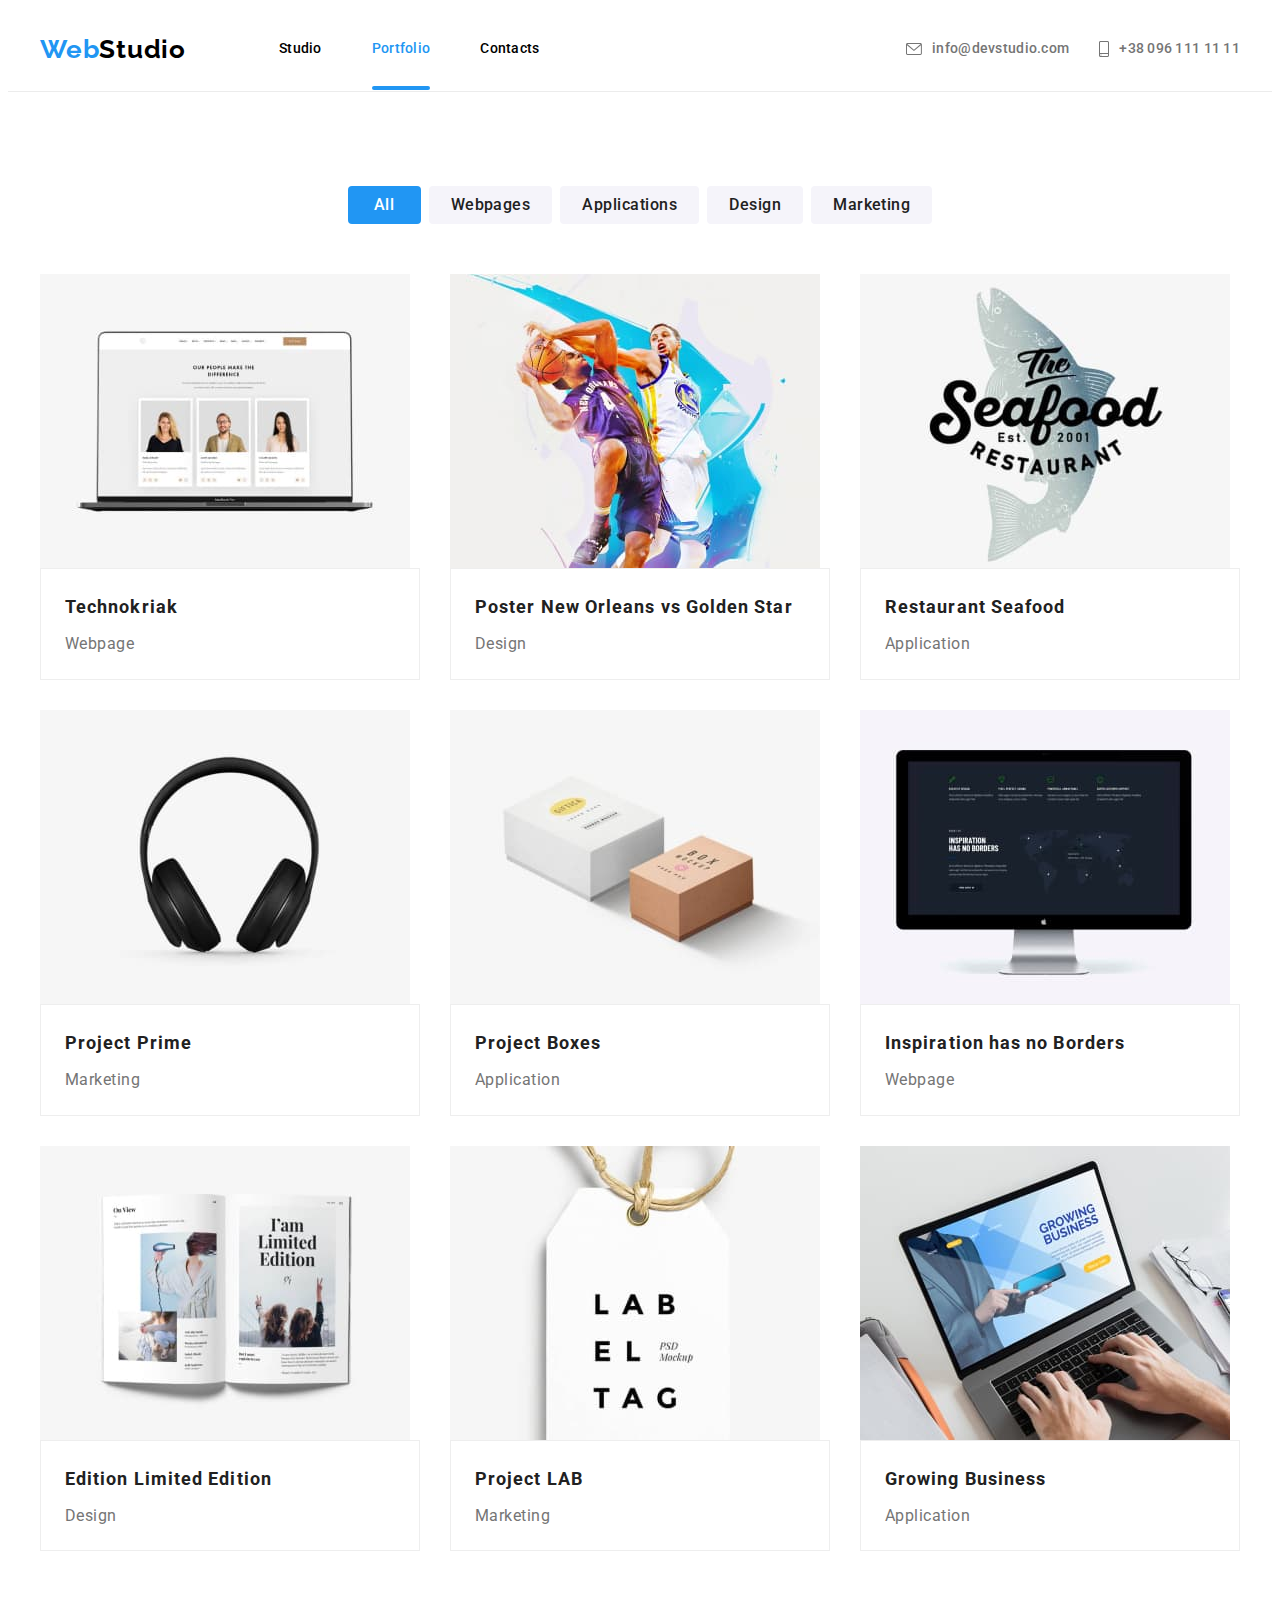
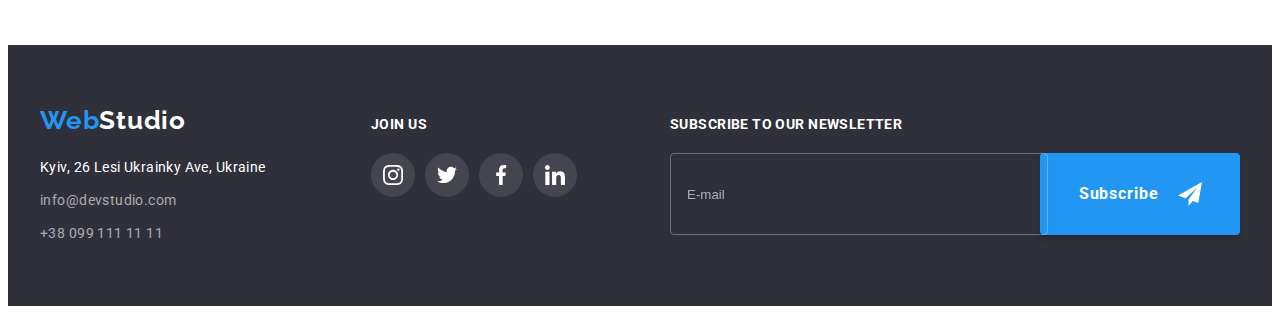
==== commit 24b4af19: "translation into English and small fixes" ====
--- a/portfolio.html
+++ b/portfolio.html
@@ -16,10 +16,10 @@
       referrerpolicy="no-referrer"
     />
     <link rel="stylesheet" href="./css/main.css" />
-    <title>Портфолио</title>
+    <title>WebStudio | Portfolio</title>
   </head>
   <body>
-    <!-- Шапка сайта -->
+    <!-- header-->
     <header class="header">
       <div class="container header__container">
         <a href="./index.html" class="logo"
@@ -28,17 +28,17 @@
         <nav class="header-nav">
           <ul class="site-nav header-nav__site-nav">
             <li class="site-nav__item">
-              <a href="./index.html" class="site-nav__link">Студия</a>
+              <a href="./index.html" class="site-nav__link">Studio</a>
             </li>
             <li class="site-nav__item">
               <a
                 href="./portfolio.html"
                 class="site-nav__link site-nav__link--current"
-                >Портфолио</a
+                >Portfolio</a
               >
             </li>
             <li class="site-nav__item">
-              <a href="" class="site-nav__link">Контакты</a>
+              <a href="" class="site-nav__link">Contacts</a>
             </li>
           </ul>
         </nav>
@@ -78,17 +78,17 @@
             </button>
             <ul class="mob-nav">
               <li class="mob-nav__item">
-                <a href="./index.html" class="mob-nav__link">Студия</a>
+                <a href="./index.html" class="mob-nav__link">Studio</a>
               </li>
               <li class="mob-nav__item">
                 <a
                   href="./portfolio.html"
                   class="mob-nav__link mob-nav__link--current"
-                  >Портфолио</a
+                  >Portfolio</a
                 >
               </li>
               <li class="mob-nav__item">
-                <a href="" class="mob-nav__link">Контакты</a>
+                <a href="" class="mob-nav__link mob-nav__contact">Contact</a>
               </li>
             </ul>
             <div class="contacts-wrap">
@@ -154,28 +154,28 @@
       </div>
     </header>
 
-    <!-- Основная часть сайта -->
+    <!-- main -->
     <main>
       <section class="section">
         <div class="container">
           <h1 class="portfolio__title portfolio__title--visually-hidden">
-            Портфолио
+            Portfolio
           </h1>
           <ul class="filter portfolio__filter">
             <li class="filter__item">
-              <button type="button" class="filter__btn btn-current">Все</button>
+              <button type="button" class="filter__btn btn-current">All</button>
             </li>
             <li class="filter__item">
-              <button type="button" class="filter__btn">Веб-сайты</button>
+              <button type="button" class="filter__btn">Webpages</button>
             </li>
             <li class="filter__item">
-              <button type="button" class="filter__btn">Приложения</button>
+              <button type="button" class="filter__btn">Applications</button>
             </li>
             <li class="filter__item">
-              <button type="button" class="filter__btn">Дизайн</button>
+              <button type="button" class="filter__btn">Design</button>
             </li>
             <li class="filter__item">
-              <button type="button" class="filter__btn">Маркетинг</button>
+              <button type="button" class="filter__btn">Marketing</button>
             </li>
           </ul>
           <ul class="portfolio">
@@ -206,20 +206,21 @@
                     />
                     <img
                       src="./images/portfolio/project1-desk.jpg"
-                      alt="Веб-сайт Технокряк"
+                      alt="Webpage technokriak"
                       class="portfolio-overlay__image"
                     />
                   </picture>
 
                   <p class="portfolio-overlay__text">
-                    Ресурс предлагает комплексные предложения с разным уровнем
-                    функционала и сервисов. Все это позволит посетителю получить
-                    исчерпывающие сведения о компании или частном лице.
-                  </p>
-                </div>
-                <div class="portfolio-meta">
-                  <h2 class="portfolio-meta__title">Технокряк</h2>
-                  <p class="portfolio-meta__text">Веб-сайт</p>
+                    The resource offers comprehensive offers with different
+                    levels of functionality and services. All this will allow
+                    the visitor to obtain comprehensive information about the
+                    company or individual.
+                  </p>
+                </div>
+                <div class="portfolio-meta">
+                  <h2 class="portfolio-meta__title">Technokriak</h2>
+                  <p class="portfolio-meta__text">Webpage</p>
                 </div>
               </a>
             </li>
@@ -250,21 +251,22 @@
                     />
                     <img
                       src="./images/portfolio/project2-desk.jpg"
-                      alt="Постер Новый Орлеан"
+                      alt="Poster New Orleans"
                       class="portfolio-overlay__image"
                     />
                   </picture>
                   <p class="portfolio-overlay__text">
-                    Ресурс предлагает комплексные предложения с разным уровнем
-                    функционала и сервисов. Все это позволит посетителю получить
-                    исчерпывающие сведения о компании или частном лице.
+                    The resource offers comprehensive offers with different
+                    levels of functionality and services. All this will allow
+                    the visitor to obtain comprehensive information about the
+                    company or individual.
                   </p>
                 </div>
                 <div class="portfolio-meta">
                   <h2 class="portfolio-meta__title">
-                    Постер <span lang="en">New Orlean vs Golden Star</span>
+                    Poster <span lang="en">New Orleans vs Golden Star</span>
                   </h2>
-                  <p class="portfolio-meta__text">Дизайн</p>
+                  <p class="portfolio-meta__text">Design</p>
                 </div>
               </a>
             </li>
@@ -295,22 +297,23 @@
                     />
                     <img
                       src="./images/portfolio/project3-desk.jpg"
-                      alt="Приложение Ресторана Сифуд"
+                      alt="Restaurant Seefood"
                       class="portfolio-overlay__image"
                     />
                   </picture>
                   <p class="portfolio-overlay__text">
-                    Ресурс предлагает комплексные предложения с разным уровнем
-                    функционала и сервисов. Все это позволит посетителю получить
-                    исчерпывающие сведения о компании или частном лице.
+                    The resource offers comprehensive offers with different
+                    levels of functionality and services. All this will allow
+                    the visitor to obtain comprehensive information about the
+                    company or individual.
                   </p>
                 </div>
 
                 <div class="portfolio-meta">
                   <h2 class="portfolio-meta__title">
-                    Ресторан <span lang="en">Seafood</span>
+                    Restaurant <span lang="en">Seafood</span>
                   </h2>
-                  <p class="portfolio-meta__text">Приложение</p>
+                  <p class="portfolio-meta__text">Application</p>
                 </div>
               </a>
             </li>
@@ -341,22 +344,23 @@
                     />
                     <img
                       src="./images/portfolio/project4-desk.jpg"
-                      alt="Маркетинг Проект Прайм"
+                      alt="Marketing Project Prime"
                       class="portfolio-overlay__image"
                     />
                   </picture>
 
                   <p class="portfolio-overlay__text">
-                    Ресурс предлагает комплексные предложения с разным уровнем
-                    функционала и сервисов. Все это позволит посетителю получить
-                    исчерпывающие сведения о компании или частном лице.
+                    The resource offers comprehensive offers with different
+                    levels of functionality and services. All this will allow
+                    the visitor to obtain comprehensive information about the
+                    company or individual.
                   </p>
                 </div>
                 <div class="portfolio-meta">
                   <h2 class="portfolio-meta__title">
-                    Проект <span lang="en">Prime</span>
+                    Project <span lang="en">Prime</span>
                   </h2>
-                  <p class="portfolio-meta__text">Маркетинг</p>
+                  <p class="portfolio-meta__text">Marketing</p>
                 </div>
               </a>
             </li>
@@ -387,21 +391,22 @@
                     />
                     <img
                       src="./images/portfolio/project5-desk.jpg"
-                      alt="Приложение Боксес"
+                      alt="Application Boxes"
                       class="portfolio-overlay__mage"
                     />
                   </picture>
                   <p class="portfolio-overlay__text">
-                    Ресурс предлагает комплексные предложения с разным уровнем
-                    функционала и сервисов. Все это позволит посетителю получить
-                    исчерпывающие сведения о компании или частном лице.
+                    The resource offers comprehensive offers with different
+                    levels of functionality and services. All this will allow
+                    the visitor to obtain comprehensive information about the
+                    company or individual.
                   </p>
                 </div>
                 <div class="portfolio-meta">
                   <h2 class="portfolio-meta__title">
-                    Проект <span lang="en">Boxes</span>
+                    Project <span lang="en">Boxes</span>
                   </h2>
-                  <p class="portfolio-meta__text">Приложение</p>
+                  <p class="portfolio-meta__text">Application</p>
                 </div>
               </a>
             </li>
@@ -432,22 +437,23 @@
                     />
                     <img
                       src="./images/portfolio/project6-desk.jpg"
-                      alt="Веб-сайт Инспирейшен хэс но Бордерс"
+                      alt="Webpage Inspiration has no Borders"
                       class="portfolio-overlay__image"
                     />
                   </picture>
 
                   <p class="portfolio-overlay__text">
-                    Ресурс предлагает комплексные предложения с разным уровнем
-                    функционала и сервисов. Все это позволит посетителю получить
-                    исчерпывающие сведения о компании или частном лице.
+                    The resource offers comprehensive offers with different
+                    levels of functionality and services. All this will allow
+                    the visitor to obtain comprehensive information about the
+                    company or individual.
                   </p>
                 </div>
                 <div class="portfolio-meta">
                   <h2 lang="en" class="portfolio-meta__title">
                     Inspiration has no Borders
                   </h2>
-                  <p class="portfolio-meta__text">Веб-сайт</p>
+                  <p class="portfolio-meta__text">Webpage</p>
                 </div>
               </a>
             </li>
@@ -479,22 +485,23 @@
 
                     <img
                       src="./images/portfolio/project7-desk.jpg"
-                      alt="Журнал Лимитед Идишен"
+                      alt="Limited Edition"
                       class="portfolio-overlay__image"
                     />
                   </picture>
 
                   <p class="portfolio-overlay__text">
-                    Ресурс предлагает комплексные предложения с разным уровнем
-                    функционала и сервисов. Все это позволит посетителю получить
-                    исчерпывающие сведения о компании или частном лице.
+                    The resource offers comprehensive offers with different
+                    levels of functionality and services. All this will allow
+                    the visitor to obtain comprehensive information about the
+                    company or individual.
                   </p>
                 </div>
                 <div class="portfolio-meta">
                   <h2 class="portfolio-meta__title">
-                    Издание <span lang="en">Limited Edition</span>
+                    Edition <span lang="en">Limited Edition</span>
                   </h2>
-                  <p class="portfolio-meta__text">Дизайн</p>
+                  <p class="portfolio-meta__text">Design</p>
                 </div>
               </a>
             </li>
@@ -532,16 +539,17 @@
                   </picture>
 
                   <p class="portfolio-overlay__text">
-                    Ресурс предлагает комплексные предложения с разным уровнем
-                    функционала и сервисов. Все это позволит посетителю получить
-                    исчерпывающие сведения о компании или частном лице.
+                    The resource offers comprehensive offers with different
+                    levels of functionality and services. All this will allow
+                    the visitor to obtain comprehensive information about the
+                    company or individual.
                   </p>
                 </div>
                 <div class="portfolio-meta">
                   <h2 class="portfolio-meta__title">
-                    Проект <span lang="en">LAB</span>
+                    Project <span lang="en">LAB</span>
                   </h2>
-                  <p class="portfolio-meta__text">Маркетинг</p>
+                  <p class="portfolio-meta__text">Marketing</p>
                 </div>
               </a>
             </li>
@@ -579,16 +587,17 @@
                   </picture>
 
                   <p class="portfolio-overlay__text">
-                    Ресурс предлагает комплексные предложения с разным уровнем
-                    функционала и сервисов. Все это позволит посетителю получить
-                    исчерпывающие сведения о компании или частном лице.
+                    The resource offers comprehensive offers with different
+                    levels of functionality and services. All this will allow
+                    the visitor to obtain comprehensive information about the
+                    company or individual.
                   </p>
                 </div>
                 <div class="portfolio-meta">
                   <h2 lang="en" class="portfolio-meta__title">
                     Growing Business
                   </h2>
-                  <p class="portfolio-meta__text">Приложение</p>
+                  <p class="portfolio-meta__text">Application</p>
                 </div>
               </a>
             </li>
@@ -596,9 +605,9 @@
         </div>
       </section>
     </main>
-    <!-- Подвал сайта -->
-
-    <footer class="footer">
+
+    <!-- footer -->
+    <footer class="footer" id="contacts">
       <div class="container blocks">
         <div class="footer-wrap">
           <div class="footer-contacts footer__footer-contacts">
@@ -614,14 +623,14 @@
                     rel="noreferrer noopener"
                     class="address-list__link address-list__link--white"
                   >
-                    г. Киев, пр-т Леси Украинки, 26
+                    Kyiv, 26 Lesi Ukrainky Ave, Ukraine
                   </a>
                 </li>
                 <li class="address-list__item">
                   <a
-                    href="mailto:info@example.com"
+                    href="mailto:info@devstudio.com"
                     class="address-list__link address-list__link--grey"
-                    >info@example.com</a
+                    >info@devstudio.com</a
                   >
                 </li>
                 <li class="address-list__item">
@@ -635,7 +644,7 @@
             </address>
           </div>
           <div class="footer-social footer__footer-social">
-            <h2 class="footer-social__title">Присоединяйтесь</h2>
+            <h2 class="footer-social__title">Join us</h2>
             <ul class="soc-list">
               <li class="soc-list__item">
                 <a
@@ -693,7 +702,7 @@
         </div>
 
         <div class="follow">
-          <p class="follow__text">Подпишитесь на рассылку</p>
+          <p class="follow__text">Subscribe to our newsletter</p>
           <form class="form">
             <div class="form__field">
               <label for="follow" class="form__label"></label>
@@ -708,8 +717,8 @@
               />
             </div>
             <button type="submit" class="follow-btn">
-              Подписаться
-              <svg class="follow-btn__icon" width="24" height="24">
+              Subscribe
+              <svg width="24" height="24">
                 <use href="./images/symbol-defs.svg#icon-btn-follow"></use>
               </svg>
             </button>
--- a/css/main.css
+++ b/css/main.css
@@ -10,7 +10,7 @@
   --logo-footer-color: #ffffff;
   --team-card-bg-color: #ffffff;
   --team-soc-icon-color: #afb1b8;
-  --transition-duration: 250ms;
+  --transition-duration: 400ms;
   --transition-timing: cubic-bezier(0.4, 0, 0.2, 1);
 }
 
@@ -59,7 +59,6 @@
 .container {
   padding-left: 15px;
   padding-right: 15px;
-  outline: 1px solid orange;
 }
 @media screen and (min-width: 480px) {
   .container {
@@ -136,6 +135,9 @@
 }
 
 .logo {
+  padding-top: 16px;
+  padding-bottom: 16px;
+  display: block;
   text-decoration: none;
   color: var(--accent-color);
   font-family: Raleway, sans-serif;
@@ -143,6 +145,12 @@
   font-size: 24px;
   line-height: 1.17;
   letter-spacing: 0.03em;
+}
+@media screen and (min-width: 768px) {
+  .logo {
+    padding-top: 26px;
+    padding-bottom: 26px;
+  }
 }
 @media screen and (min-width: 1200px) {
   .logo {
@@ -255,7 +263,7 @@
   visibility: hidden;
 }
 .backdrop.is-hidden .modal {
-  transform: scale(0.2) rotate(-100deg);
+  opacity: 0;
 }
 @media screen and (max-width: 767px) {
   .backdrop {
@@ -284,7 +292,7 @@
     position: absolute;
     top: 50%;
     left: 50%;
-    transition: transform var(--transition-duration) var(--transition-timing);
+    transition: transform var(--transition-duration) var(--transition-timing), opacity var(--transition-duration) var(--transition-timing);
     transform: translate(-50%, -50%) scale(1) rotate(0);
   }
 }
@@ -424,35 +432,34 @@
 
 .agreement-form {
   margin-bottom: 31px;
-  margin-left: auto;
-  margin-right: auto;
+}
+@media screen and (min-width: 1200px) {
+  .agreement-form {
+    margin-bottom: 30px;
+    display: flex;
+    align-items: center;
+    justify-content: center;
+    font-size: 12px;
+    line-height: 1.17;
+  }
+}
+
+.agreement-form__label {
   display: flex;
   align-items: center;
   justify-content: center;
-}
-@media screen and (min-width: 1200px) {
-  .agreement-form {
-    margin-bottom: 30px;
-    font-size: 12px;
-    line-height: 1.17;
-  }
-}
-
-.agreement-form__label {
-  display: flex;
-  align-items: center;
-  font-size: 12px;
+  font-size: 10px;
   line-height: 1.17;
   letter-spacing: 0.03em;
   color: var(--main-text-color);
 }
 @media screen and (min-width: 1200px) {
   .agreement-form__label {
-    font-size: 14px;
+    font-size: 13px;
     line-height: 1.71;
   }
 }
-.agreement-form__label span {
+.agreement-form__label .agreement-form__wrap {
   display: flex;
   align-items: center;
   justify-content: center;
@@ -462,17 +469,17 @@
   border-radius: 3px;
   margin-right: 9px;
 }
-.agreement-form__input + .agreement-form__label span {
+.agreement-form__input + .agreement-form__label .agreement-form__wrap {
   transition: border-color var(--transition-duration) var(--transition-timing);
 }
-.agreement-form__input:checked + .agreement-form__label span {
+.agreement-form__input:checked + .agreement-form__label .agreement-form__wrap {
   background-color: var(--accent-color);
   border: none;
 }
-.agreement-form__input:hover + .agreement-form__label span {
+.agreement-form__input:hover + .agreement-form__label .agreement-form__wrap {
   border-color: var(--accent-color);
 }
-.agreement-form__input:focus + .agreement-form__label span {
+.agreement-form__input:focus + .agreement-form__label .agreement-form__wrap {
   border-color: var(--accent-color);
 }
 
@@ -485,14 +492,12 @@
 
 .modal-form__btn {
   cursor: pointer;
-  display: flex;
-  align-items: center;
+  display: block;
   min-width: 200px;
   border: none;
   border-radius: 4px;
-  padding: 10px 55px 10px 56px;
-  margin-left: auto;
-  margin-right: auto;
+  padding: 10px 55px;
+  margin: 0 auto;
   font-weight: 700;
   font-size: 16px;
   line-height: 1.875;
@@ -517,18 +522,12 @@
   border-bottom: 1px solid #ececec;
 }
 
-@media screen and (max-width: 767px) {
+.header__container {
+  display: flex;
+  align-items: center;
+}
+@media screen and (min-width: 768px) {
   .header__container {
-    display: flex;
-    align-items: center;
-    padding-top: 16px;
-    padding-bottom: 16px;
-  }
-}
-@media screen and (min-width: 768px) {
-  .header__container {
-    display: flex;
-    align-items: center;
     justify-content: start;
   }
 }
@@ -577,10 +576,11 @@
 .social-media {
   list-style: none;
   display: flex;
+  gap: 10px;
+  flex-wrap: wrap;
 }
 
 .social-media__item:not(:last-child) {
-  margin-right: 10px;
   border-right: 1px solid rgba(33, 33, 33, 0.2);
 }
 
@@ -595,6 +595,7 @@
   color: var(--accent-color);
 }
 
+/* TABLET / DESKTOP  */
 @media screen and (max-width: 767px) {
   .header-nav {
     display: none;
@@ -746,7 +747,7 @@
   font-weight: 500;
   font-size: 34px;
   line-height: 1.18;
-  letter-spacing: 0.02em;
+  letter-spacing: 0.68px;
   color: var(--accent-color);
 }
 
@@ -1057,13 +1058,12 @@
   padding-bottom: 60px;
   background-color: var(--footer-bgc);
 }
-
-.footer-contacts {
-  margin-bottom: 60px;
-}
+.footer .logo {
+  padding: 0;
+}
+
 @media screen and (min-width: 1200px) {
   .footer-contacts {
-    margin-bottom: 0px;
     flex-grow: 1;
   }
 }
@@ -1073,6 +1073,9 @@
   margin-bottom: 20px;
 }
 
+.footer-wrap {
+  margin-bottom: 60px;
+}
 @media screen and (min-width: 768px) {
   .footer-wrap {
     display: flex;
@@ -1081,6 +1084,12 @@
     flex-grow: 1;
   }
 }
+@media screen and (min-width: 1200px) {
+  .footer-wrap {
+    margin-bottom: 0;
+    margin-right: 93px;
+  }
+}
 
 .blocks {
   text-align: center;
@@ -1093,6 +1102,14 @@
   }
 }
 
+.footer__footer-contacts {
+  margin-bottom: 60px;
+}
+@media screen and (min-width: 768px) {
+  .footer__footer-contacts {
+    margin-bottom: 0;
+  }
+}
 @media screen and (min-width: 1200px) {
   .footer__footer-contacts {
     margin-right: 70px;
@@ -1134,7 +1151,6 @@
 }
 @media screen and (min-width: 1200px) {
   .footer__footer-social {
-    margin-right: 93px;
     margin-bottom: 0px;
   }
 }
@@ -1234,6 +1250,7 @@
   display: flex;
   text-align: center;
   align-items: center;
+  justify-content: space-around;
   min-width: 200px;
   border: none;
   border-radius: 4px;
@@ -1252,10 +1269,6 @@
   transition: background-color var(--transition-duration) var(--transition-timing), color var(--transition-duration) var(--transition-timing);
 }
 
-.follow-btn__icon {
-  margin-left: 10px;
-}
-
 .portfolio__title--visually-hidden {
   position: absolute;
   width: 1px;
@@ -1290,7 +1303,6 @@
 }
 @media screen and (min-width: 768px) {
   .filter {
-    flex-wrap: none;
     justify-content: center;
   }
 }
@@ -1298,8 +1310,10 @@
 .filter__item:not(:last-child) {
   margin-right: 8px;
 }
-.filter__item:nth-child(-n+3) {
-  margin-bottom: 21px;
+@media screen and (max-width: 767px) {
+  .filter__item:nth-child(-n+3) {
+    margin-bottom: 15px;
+  }
 }
 
 .filter__btn {
@@ -1316,7 +1330,7 @@
   text-align: center;
   letter-spacing: 0.03em;
   color: #212121;
-  background-color: #f5f4f2;
+  background-color: #f5f4fa;
   transition: color var(--transition-duration) var(--transition-timing), background-color var(--transition-duration) var(--transition-timing), box-shadow var(--transition-duration) var(--transition-timing);
 }
 .filter__btn:hover, .filter__btn:focus {
@@ -1327,14 +1341,25 @@
 
 .portfolio {
   list-style: none;
-  display: flex;
-  flex-wrap: wrap;
-  margin: -15px;
-}
-
-.portfolio__item {
-  margin: 15px;
-  flex-basis: calc((100% - 60px) / 2);
+}
+@media screen and (min-width: 768px) {
+  .portfolio {
+    display: flex;
+    flex-wrap: wrap;
+    margin: -15px;
+  }
+}
+
+@media screen and (max-width: 767px) {
+  .portfolio__item:not(:last-child) {
+    margin-bottom: 30px;
+  }
+}
+@media screen and (min-width: 768px) {
+  .portfolio__item {
+    margin: 15px;
+    flex-basis: calc((100% - 60px) / 2);
+  }
 }
 @media screen and (min-width: 1200px) {
   .portfolio__item {
@@ -1350,6 +1375,11 @@
 .portfolio-meta {
   padding: 20px 24px;
   border: 1px solid #eeeeee;
+}
+@media screen and (min-width: 768px) {
+  .portfolio-meta {
+    flex-grow: 1;
+  }
 }
 
 .portfolio-meta__title {
@@ -1375,10 +1405,22 @@
 .portfolio__link:hover, .portfolio__link:focus {
   box-shadow: 0px 1px 1px rgba(0, 0, 0, 0.12), 0px 4px 4px rgba(0, 0, 0, 0.06), 1px 4px 6px rgba(0, 0, 0, 0.16);
 }
+@media screen and (min-width: 768px) {
+  .portfolio__link {
+    display: flex;
+    flex-direction: column;
+    height: 100%;
+  }
+}
 
 .portfolio-overlay {
   position: relative;
   overflow: hidden;
+}
+
+.portfolio-overlay__image {
+  display: block;
+  max-width: 100%;
 }
 
 .portfolio-overlay__text {
@@ -1396,4 +1438,14 @@
 }
 .portfolio__link:hover .portfolio-overlay__text, .portfolio__link:focus .portfolio-overlay__text {
   transform: translateY(0%);
+}
+@media screen and (max-width: 767px) {
+  .portfolio-overlay__text {
+    padding: 77px 24px;
+  }
+}
+@media screen and (max-width: 767px) and (mix-width: 768px) {
+  .portfolio-overlay__text {
+    padding: 49px 24px;
+  }
 }/*# sourceMappingURL=main.css.map */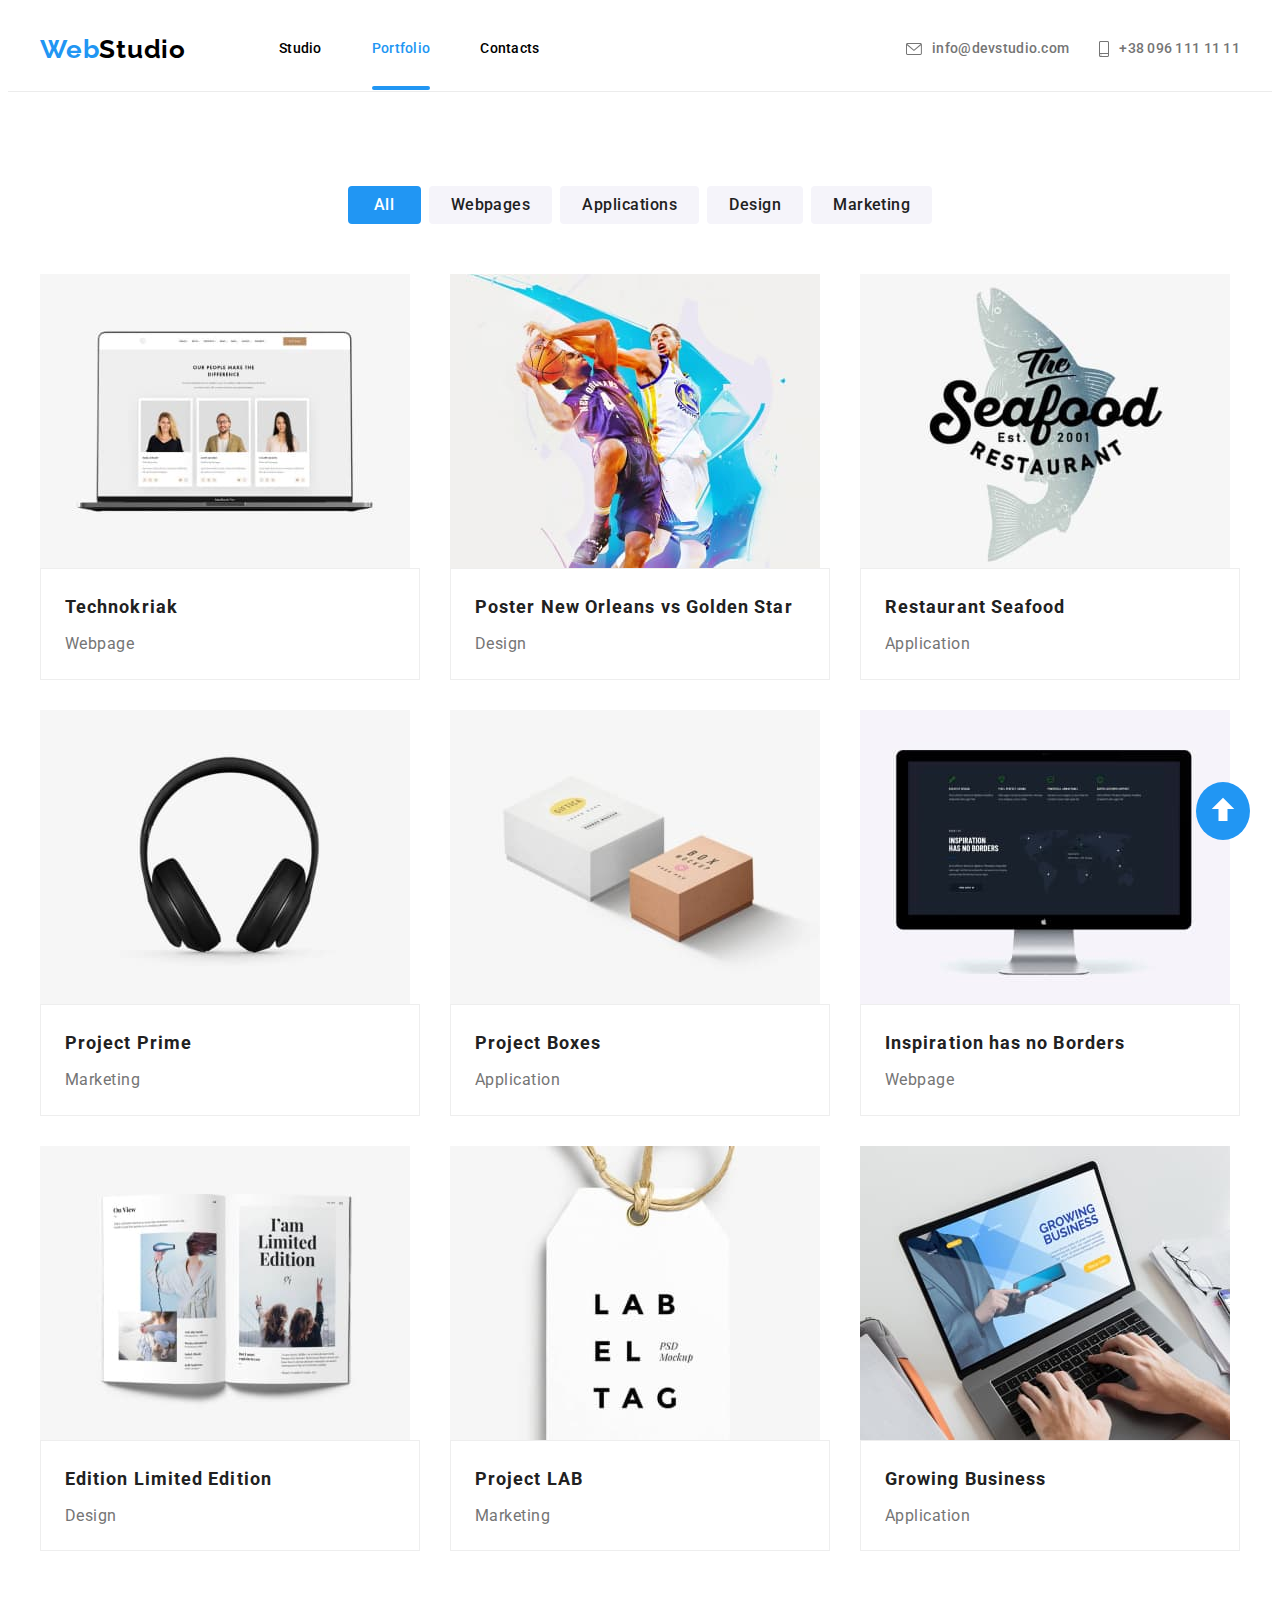
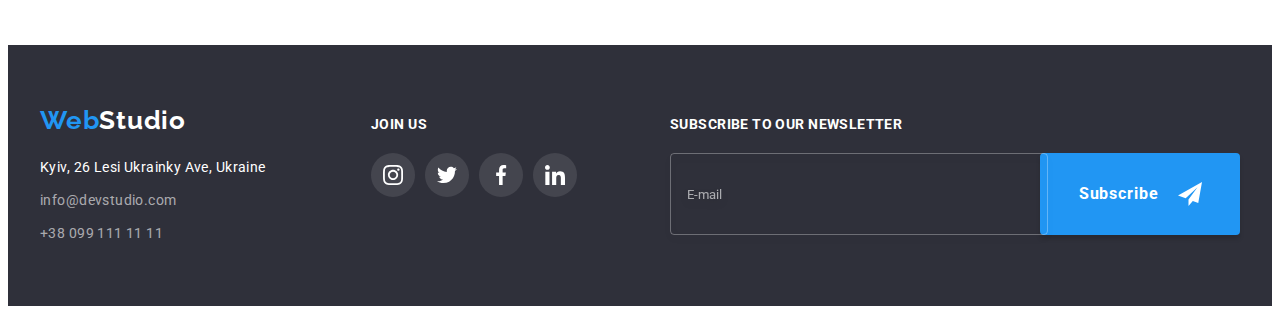
==== commit e1400b25: "added anchor button and favicon" ====
--- a/portfolio.html
+++ b/portfolio.html
@@ -4,6 +4,7 @@
     <meta charset="UTF-8" />
     <meta http-equiv="X-UA-Compatible" content="IE=edge" />
     <meta name="viewport" content="width=device-width, initial-scale=1.0" />
+        <link type="Image/x-icon" href="images/favicon.ico" rel="icon" />
     <link
       href="https://fonts.googleapis.com/css2?family=Raleway:wght@700&family=Roboto:wght@400;500;700;900&display=swap"
       rel="stylesheet"
@@ -726,6 +727,16 @@
         </div>
       </div>
     </footer>
+
+    <!-- Button anchor -->
+    <div>
+      <a href="#header" class="btn-anchor">
+        <svg width="24" height="24" class="btn-anchor__icon">
+          <use href="./images/symbol-defs.svg#icon-arrow-up"></use>
+        </svg>
+      </a>
+    </div>
+
     <script src="./js/menu.js"></script>
   </body>
 </html>
--- a/css/main.css
+++ b/css/main.css
@@ -1,6 +1,7 @@
 :root {
   --main-title-color: #212121;
   --accent-color: #2196f3;
+  --btn-hover: #248be0;
   --logo-header-color: #000000;
   --main-text-color: #757575;
   --hero-title-color: #ffffff;
@@ -51,14 +52,31 @@
   display: block;
 }
 
+a {
+  text-decoration: none;
+}
+
+button {
+  cursor: pointer;
+}
+
+input,
+button,
+textarea {
+  font-family: inherit;
+}
+
+html {
+  scroll-behavior: smooth;
+}
+
 body {
   font-family: Roboto, sans-serif;
   color: var(--main-color-title);
 }
 
 .container {
-  padding-left: 15px;
-  padding-right: 15px;
+  padding: 0 15px;
 }
 @media screen and (min-width: 480px) {
   .container {
@@ -183,7 +201,7 @@
   .mob-menu {
     top: 0;
     left: 0;
-    z-index: 1;
+    z-index: 2;
     position: fixed;
     width: 100vw;
     height: 100vh;
@@ -202,7 +220,6 @@
 }
 
 .menu-open-btn {
-  cursor: pointer;
   display: block;
   margin-left: auto;
   padding: 0;
@@ -225,7 +242,6 @@
   position: absolute;
   top: 10px;
   right: 15px;
-  cursor: pointer;
   margin-left: auto;
   margin-bottom: 8px;
   padding: 0;
@@ -249,6 +265,7 @@
 
 .backdrop {
   position: fixed;
+  z-index: 2;
   top: 0;
   left: 0;
   width: 100%;
@@ -304,7 +321,6 @@
 }
 
 .btn-close {
-  cursor: pointer;
   display: flex;
   justify-content: center;
   align-items: center;
@@ -372,7 +388,6 @@
   border-radius: 4px;
   outline: none;
   padding-left: 42px;
-  cursor: pointer;
   fill: var(--main-title-color);
   transition: border-color var(--transition-duration) var(--transition-timing);
 }
@@ -388,7 +403,6 @@
   border-radius: 4px;
   padding: 12px 16px;
   outline: none;
-  cursor: pointer;
   transition: border-color var(--transition-duration) var(--transition-timing);
   fill: var(--main-title-color);
 }
@@ -463,6 +477,7 @@
   display: flex;
   align-items: center;
   justify-content: center;
+  cursor: pointer;
   width: 16px;
   height: 15px;
   border: 2px solid var(--main-title-color);
@@ -491,7 +506,6 @@
 }
 
 .modal-form__btn {
-  cursor: pointer;
   display: block;
   min-width: 200px;
   border: none;
@@ -518,6 +532,30 @@
   overflow: hidden;
 }
 
+.btn-anchor {
+  display: none;
+}
+@media screen and (min-width: 480px) {
+  .btn-anchor {
+    display: block;
+    position: fixed;
+    z-index: 1;
+    bottom: 60px;
+    right: 30px;
+    border-radius: 50%;
+    padding: 15px;
+    background-color: var(--accent-color);
+    transition: background-color var(--transition-duration) var(--transition-timing);
+  }
+  .btn-anchor:hover, .btn-anchor:focus {
+    background-color: var(--btn-hover);
+  }
+}
+
+.btn-anchor__icon {
+  fill: var(--team-card-bg-color);
+}
+
 .header {
   border-bottom: 1px solid #ececec;
 }
@@ -542,7 +580,6 @@
 
 .mob-nav__link {
   text-decoration: none;
-  cursor: pointer;
   display: block;
   font-weight: 500;
   font-size: 40px;
@@ -586,7 +623,6 @@
 
 .social-media__link {
   margin-right: 10px;
-  cursor: pointer;
   text-decoration: none;
   font-weight: 500;
   font-size: 18px;
@@ -637,7 +673,6 @@
   .site-nav__link {
     text-decoration: none;
     display: block;
-    cursor: pointer;
     padding-bottom: 32px;
     padding-top: 32px;
     font-weight: 500;
@@ -811,7 +846,6 @@
 }
 
 .hero__btn {
-  cursor: pointer;
   display: inline-block;
   border: 1px solid transparent;
   border-radius: 4px;
@@ -824,11 +858,10 @@
   letter-spacing: 0.06em;
   color: var(--hero-title-color);
   background-color: var(--accent-color);
-  transition: background-color var(--transition-duration) var(--transition-timing), color var(--transition-duration) var(--transition-timing);
+  transition: background-color var(--transition-duration) var(--transition-timing);
 }
 .hero__btn:hover, .hero__btn:focus {
-  color: var(--hero-title-color);
-  background-color: #248be0;
+  background-color: var(--btn-hover);
 }
 
 .features {
@@ -1239,14 +1272,12 @@
   filter: drop-shadow(0px 4px 4px rgba(0, 0, 0, 0.15));
   border-radius: 4px;
   outline: none;
-  cursor: pointer;
 }
 .form__input::placeholder {
   color: rgba(255, 255, 255, 0.6);
 }
 
 .follow-btn {
-  cursor: pointer;
   display: flex;
   text-align: center;
   align-items: center;
@@ -1266,7 +1297,10 @@
   background-color: var(--accent-color);
   box-shadow: 0px 4px 4px rgba(0, 0, 0, 0.15);
   fill: var(--hero-title-color);
-  transition: background-color var(--transition-duration) var(--transition-timing), color var(--transition-duration) var(--transition-timing);
+  transition: background-color var(--transition-duration) var(--transition-timing);
+}
+.follow-btn:hover, .follow-btn:focus {
+  background-color: var(--btn-hover);
 }
 
 .portfolio__title--visually-hidden {
@@ -1317,7 +1351,6 @@
 }
 
 .filter__btn {
-  cursor: pointer;
   display: inline-block;
   border: none;
   padding: 6px 22px;
